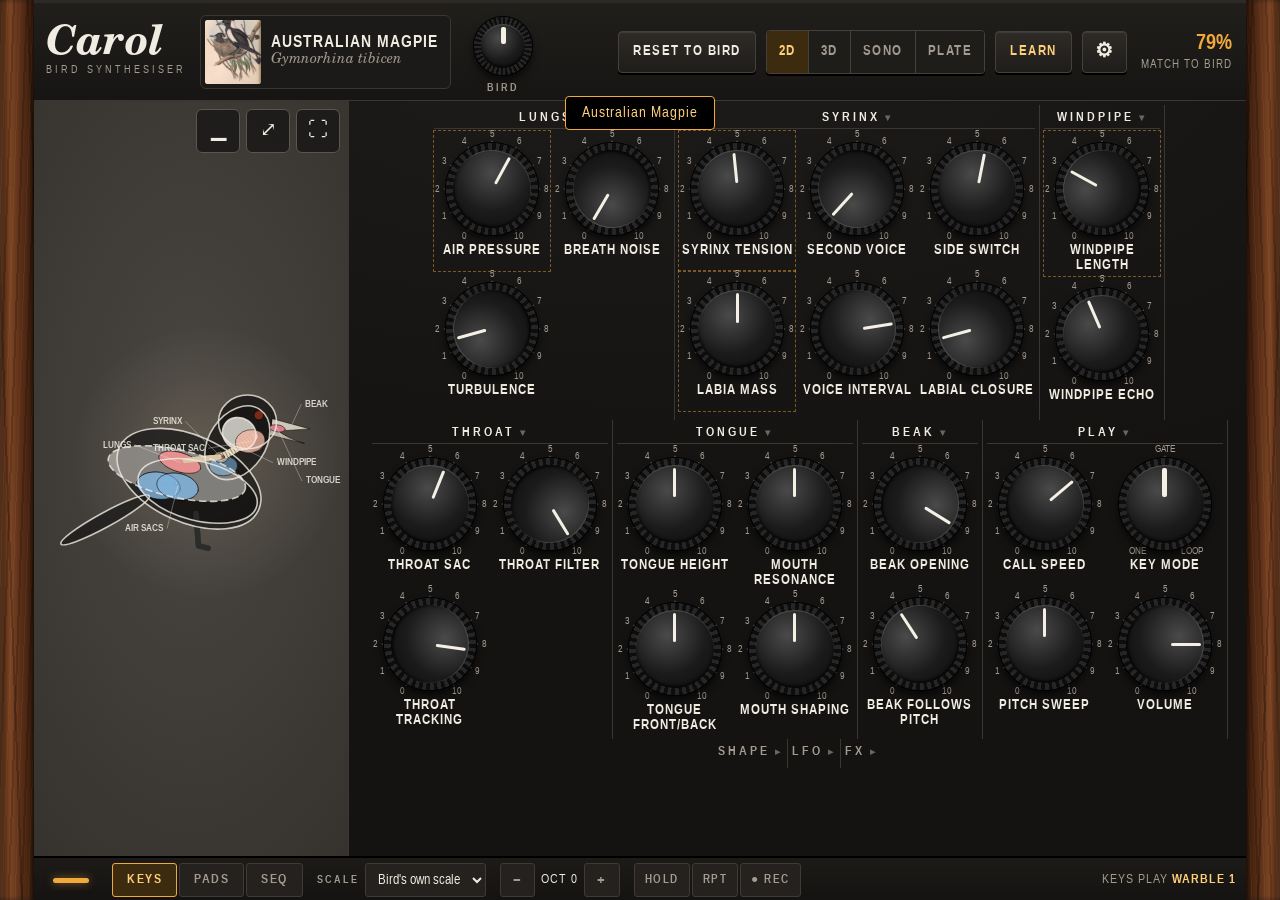
==== index.html @ 244ae167 "Carol: bird synthesiser (Rust syrinx engine, WebAssembly, web app) Co-Authored-By: Claude Opus 5.5 <" ====
<!doctype html>
<html lang="en">
<head>
<meta charset="utf-8">
<meta name="viewport" content="width=device-width, initial-scale=1, maximum-scale=1, user-scalable=no, viewport-fit=cover">
<title>Carol</title>
<meta name="description" content="Carol: a bird synthesiser that plays real bird voices with physical models of the syrinx.">
<link rel="icon" href="img/icon.svg">
<link rel="apple-touch-icon" href="img/icon-180.png">
<link rel="manifest" href="manifest.webmanifest">
<meta name="theme-color" content="#141312">
<meta name="apple-mobile-web-app-capable" content="yes">
<meta name="mobile-web-app-capable" content="yes">
<!-- not black-translucent: iOS 26.1+ blurs any page drawn under the status bar (WebKit 317153) -->
<meta name="apple-mobile-web-app-status-bar-style" content="default">
<meta name="apple-mobile-web-app-title" content="Carol">
<link rel="stylesheet" href="css/carol.css">
</head>
<body>
<div id="app">
  <div class="cheek left" aria-hidden="true"></div>
  <main class="panel">
    <header class="topbar">
      <div class="logo">Carol<small>bird synthesiser</small></div>
      <button class="bird-chip" id="birdChip" title="Browse birds">
        <img id="birdThumb" alt="">
        <span><b id="birdName">—</b><i id="birdSci"></i></span>
      </button>
      <div class="main-knob-wrap">
        <div id="mainKnob"></div>
        <label>BIRD</label>
      </div>
      <div class="top-buttons">
        <button class="rocker" id="resetBtn" title="Return every knob to the fitted bird"><span class="long">RESET TO BIRD</span><span class="short">↺</span></button>
        <div class="seg" id="viewSeg">
          <button data-view="2d" class="on">2D</button><button data-view="3d">3D</button><button data-view="sono">SONO</button><button data-view="plate">PLATE</button>
        </div>
        <button class="rocker learn" id="learnBtn" title="About this bird">LEARN</button>
        <button class="rocker gear" id="setBtn" title="Settings: MIDI, tempo, tuning, sharing" aria-label="Settings">⚙</button>
      </div>
      <div class="match" id="matchBadge" title="How close the fitted model gets to the recordings"></div>
    </header>

    <section class="work">
      <div class="view" id="view">
        <canvas id="view2d"></canvas>
        <canvas id="view3d"></canvas>
        <canvas id="sono"></canvas>
        <figure id="plate"><img id="plateImg" alt=""><figcaption id="plateCap"></figcaption></figure>
        <div class="view-hud" id="viewHud"></div>
        <div class="view-size" id="viewSize">
          <button data-size="hidden" title="Hide the bird">▁</button>
          <button data-size="big" title="Big bird: hide the knobs">⤢</button>
          <button data-size="full" title="Full screen">⛶</button>
        </div>
      </div>
      <div class="knobs" id="knobs"></div>
      <div class="kbar" id="kbar"></div>
    </section>

    <footer class="playbar" id="playbar">
      <div class="pb-head">
        <button class="pb-handle" id="pbHandle" aria-label="Show play bar"><span></span></button>
        <div class="pb-tabs" id="pbTabs">
          <button data-tab="keys" class="on">KEYS</button><button data-tab="pads">PADS</button><button data-tab="seq">SEQ</button>
        </div>
        <div class="pb-scale">
          <label>SCALE</label>
          <select id="scaleType"></select>
          <select id="scaleRoot"></select>
        </div>
        <div class="pb-oct">
          <button id="octDown">−</button><span id="octVal">OCT 0</span><button id="octUp">+</button>
        </div>
        <div class="pb-perf">
          <button id="holdBtn" title="Hold: notes keep sounding after you let go">HOLD</button><button id="rptBtn" title="Repeat: held calls retrigger in time (speed in Settings)">RPT</button><button id="recBtn" class="rec" title="Record what you play (with effects) to a WAV file">●<span class="long"> REC</span></button>
        </div>
        <div class="pb-call" id="pbCall"></div>
      </div>
      <div class="pb-body">
        <div class="keys" id="keys"></div>
        <div class="pads" id="pads"></div>
        <div class="seq" id="seq"></div>
      </div>
    </footer>
  </main>
  <div class="cheek right" aria-hidden="true"></div>
</div>

<!-- presets screen (main knob) -->
<div class="overlay" id="presets" hidden>
  <div class="ps-plate"><img id="psImg" alt=""><div class="ps-cap" id="psCap"></div></div>
  <div class="ps-side">
    <div class="ps-head"><h2>BIRDS</h2><input type="search" id="psSearch" placeholder="Search birds, families, places" autocomplete="off"><button class="x" data-close>✕</button></div>
    <div class="ps-cats" id="psCats" role="tablist"></div>
    <p class="ps-about" id="psAbout"></p>
    <ol class="ps-list" id="psList"></ol>
    <div class="ps-foot">
      <span class="hint">Turn the BIRD knob to browse (it moves on to the next collection) · tap to load</span>
      <button class="rocker" id="saveMineBtn">+ SAVE CURRENT SOUND</button>
      <button class="rocker" id="importBtn">+ IMPORT YOUR OWN</button>
    </div>
  </div>
</div>

<!-- learning layer -->
<div class="overlay learn-layer" id="learn" hidden>
  <div class="ll-sheet">
    <div class="ll-head">
      <div class="ll-tabs" id="llTabs">
        <button data-tab="overview" class="on">OVERVIEW</button><button data-tab="deep">DEEP DIVE</button><button data-tab="anatomy">ANATOMY</button><button data-tab="voice">HOW CAROL SINGS IT</button><button data-tab="sources">SOURCES</button>
      </div>
      <button class="x" data-close><span>✕</span></button>
    </div>
    <article class="ll-body" id="llBody"></article>
  </div>
</div>

<!-- import -->
<div class="overlay" id="import" hidden>
  <div class="im-sheet">
    <div class="ll-head"><h2>IMPORT YOUR OWN BIRD</h2><button class="x" data-close>✕</button></div>
    <div class="im-body">
      <p>Add one or more recordings of a single bird species. Carol finds its clearest calls, then tunes the body model until it sounds closest. Nothing leaves this device.</p>
      <label class="field">Name <input id="imName" placeholder="e.g. Backyard butcherbird"></label>
      <label class="field">Body type
        <select id="imBody"><option value="0">Songbird</option><option value="1">Non-songbird (kingfisher)</option><option value="2">Parrot</option><option value="3">Dove</option></select>
      </label>
      <label class="field">Pitch range
        <select id="imRange"><option value="250,9000">Normal (250 Hz – 9 kHz)</option><option value="150,4000">Low voice (150 Hz – 4 kHz)</option><option value="800,12000">High voice (800 Hz – 12 kHz)</option></select>
      </label>
      <label class="field">Recordings <input id="imFiles" type="file" accept="audio/*" multiple></label>
      <label class="field">Recordist / licence <input id="imCredit" placeholder="e.g. Your name, CC BY 4.0"></label>
      <div class="im-progress" id="imProgress" hidden><div class="bar"><span id="imBar"></span></div><div id="imStatus"></div></div>
      <div class="im-actions"><button class="rocker" id="imGo">FIT MY BIRD</button></div>
    </div>
  </div>
</div>

<div class="overlay viewer" id="viewer" hidden><div class="vw-box" id="vwBox"><img id="vwImg" alt=""></div><div class="vw-cap" id="vwCap"></div><button class="x" data-close>✕</button></div>
<!-- settings -->
<div class="overlay learn-layer" id="settings" hidden>
  <div class="ll-sheet">
    <div class="ll-head"><h2>SETTINGS</h2><button class="x" data-close><span>✕</span></button></div>
    <article class="ll-body st-body" id="stBody"></article>
  </div>
</div>
<div class="overlay" id="seqEdit" hidden></div>
<div class="tour" id="tour" hidden></div>
<div class="learn-bar" id="learnBar" hidden><span>MIDI LEARN: touch a knob, then move a controller</span><button class="rocker" id="learnDone">DONE</button></div>
<div class="toast" id="toast" hidden></div>
<div class="start" id="start" hidden><button class="rocker" id="startBtn">TAP TO WAKE CAROL</button></div>

<script type="module" src="js/main.js"></script>
</body>
</html>
---- css/carol.css ----
/* Carol — Minimoog-inspired panel: walnut cheeks, black panel, chunky knobs. */
@font-face { font-family: "CarolLabel"; src: url(../fonts/LiberationSansNarrow-Bold.ttf); font-weight: 700; }
@font-face { font-family: "CarolLabel"; src: url(../fonts/LiberationSansNarrow-Regular.ttf); font-weight: 400; }
@font-face { font-family: "CarolLogo"; src: url(../fonts/C059-BdIta.otf); font-weight: 700; font-style: italic; }
@font-face { font-family: "CarolText"; src: url(../fonts/C059-Italic.otf); font-style: italic; }

:root {
  --wood-a: #5a2f17; --wood-b: #7d4524; --wood-c: #3b1d0d;
  --panel: #141312; --panel-2: #1c1a18; --panel-3: #26231f;
  --line: #3b3631; --label: #f1ece2; --dim: #a39b8f; --faint: #6c665e;
  --amber: #f2a93b; --amber-2: #ffcf7a; --amber-dim: #6b4a1c;
  --blue: #74a9d8; --red: #d0573c; --green: #8fc27a;
  --paper: #efe6d2; --ink: #2b241c;
  --knob: 58px;
  --font: "CarolLabel", "Liberation Sans Narrow", "Arial Narrow", sans-serif;
  color-scheme: dark;
}
:root:not([data-theme="light"]) { }
@media (prefers-color-scheme: dark) { :root:not([data-theme="light"]) { --panel: #141312; } }
:root[data-theme="dark"] { --panel: #141312; }

* { box-sizing: border-box; }
html, body { margin: 0; height: 100%; background: #0b0a09; color: var(--label); font-family: var(--font); overflow: hidden;
  -webkit-user-select: none; user-select: none; -webkit-tap-highlight-color: transparent; -webkit-touch-callout: none; touch-action: pan-x pan-y; }
button, select, input { font-family: var(--font); color: inherit; }
button { cursor: pointer; }

#app { display: grid; grid-template-columns: 34px minmax(0, 1fr) 34px; height: 100vh; height: 100dvh; height: var(--app-h, 100dvh); }
.cheek { background:
    repeating-linear-gradient(92deg, rgba(0,0,0,.18) 0 2px, transparent 2px 7px, rgba(255,220,180,.05) 7px 8px, transparent 8px 13px),
    repeating-linear-gradient(88deg, transparent 0 21px, rgba(0,0,0,.22) 21px 23px, transparent 23px 37px),
    linear-gradient(90deg, var(--wood-c), var(--wood-b) 30%, var(--wood-a) 60%, var(--wood-c));
  box-shadow: inset -2px 0 4px rgba(0,0,0,.6), inset 2px 0 3px rgba(255,200,150,.15); }
.cheek.right { transform: scaleX(-1); }

.panel { display: grid; grid-template-rows: auto 1fr auto; min-width: 0; min-height: 0;
  background: radial-gradient(120% 80% at 50% 0%, #1e1c1a, var(--panel) 70%);
  border-top: 3px solid #2d2a26; position: relative; }

/* ---------------------------------------------------------------- top bar */
.topbar { display: flex; align-items: center; gap: 14px; padding: 6px 14px 6px 12px; min-height: 84px;
  border-bottom: 1px solid var(--line); background: linear-gradient(#211f1c, #171513); }
.logo { font-family: "CarolLogo", serif; font-style: italic; font-weight: 700; font-size: 40px; line-height: .9; letter-spacing: .5px;
  color: var(--label); display: flex; flex-direction: column; }
.logo small { font-family: var(--font); font-style: normal; font-weight: 400; font-size: 11px; letter-spacing: 3px; color: var(--dim); text-transform: uppercase; margin-top: 3px; }
.bird-chip { display: flex; align-items: center; gap: 10px; background: var(--panel-2); border: 1px solid var(--line); border-radius: 6px;
  padding: 4px 12px 4px 4px; min-width: 0; max-width: 360px; text-align: left; }
.bird-chip img { width: 56px; height: 64px; object-fit: cover; border-radius: 3px; background: var(--paper); }
.bird-chip span { display: flex; flex-direction: column; min-width: 0; }
.bird-chip { min-width: 0; overflow: hidden; }
.panel, .topbar { min-width: 0; }
.bird-chip b { font-size: 17px; letter-spacing: 1px; text-transform: uppercase; white-space: nowrap; overflow: hidden; text-overflow: ellipsis; }
.bird-chip i { font-family: "CarolText", serif; color: var(--dim); font-size: 14px; white-space: nowrap; overflow: hidden; text-overflow: ellipsis; }
.main-knob-wrap { display: flex; flex-direction: column; align-items: center; gap: 0; }
.main-knob-wrap label { font-size: 11px; letter-spacing: 2px; color: var(--dim); font-weight: 700; }
.top-buttons { display: flex; gap: 10px; align-items: center; margin-left: auto; }
.match { font-size: 12px; letter-spacing: 1px; color: var(--dim); text-align: right; line-height: 1.25; min-width: 90px; }
.match b { display: block; font-size: 22px; color: var(--amber); letter-spacing: 0; }

.rocker { background: linear-gradient(#2e2b27, #1f1d1a); border: 1px solid #45403a; border-radius: 4px; padding: 9px 14px; font-weight: 700;
  font-size: 14px; letter-spacing: 1.5px; color: var(--label); box-shadow: 0 2px 0 #000, inset 0 1px 0 rgba(255,255,255,.08); min-height: 42px; }
.rocker:active { transform: translateY(1px); box-shadow: 0 1px 0 #000; }
.rocker.learn { color: var(--amber-2); }
.rocker.on { background: linear-gradient(#5d421b, #3d2b10); border-color: var(--amber); color: var(--amber-2); }
.seg { display: flex; border: 1px solid #45403a; border-radius: 4px; overflow: hidden; box-shadow: 0 2px 0 #000; }
.seg button { background: #1f1d1a; border: 0; border-right: 1px solid #45403a; padding: 9px 12px; font-weight: 700; font-size: 14px; letter-spacing: 1.5px; min-height: 42px; color: var(--dim); }
.seg button:last-child { border-right: 0; }
.seg button.on { background: #3d2b10; color: var(--amber-2); }

/* ---------------------------------------------------------------- work area */
.work { display: grid; grid-template-columns: minmax(290px, 30%) minmax(0, 1fr); min-height: 0; min-width: 0; position: relative; }
.view { position: relative; border-right: 1px solid var(--line); background: radial-gradient(90% 75% at 50% 45%, #4a4743, #34312d); min-height: 0; overflow: hidden; }
.view canvas { position: absolute; inset: 0; width: 100%; height: 100%; display: none; touch-action: none; }
.view canvas.on { display: block; }
#plate { position: absolute; inset: 0; margin: 0; display: none; background: var(--paper); }
#plate.on { display: flex; flex-direction: column; overflow: hidden; }
#plate img { flex: 1; min-height: 0; width: 100%; object-fit: contain; }
#plate figcaption { font-family: "CarolText", serif; color: var(--ink); font-size: 13px; padding: 4px 10px 6px; text-align: center; }
.view-hud { position: absolute; left: 10px; right: 10px; bottom: 8px; font-size: 12px; letter-spacing: 1px; color: var(--dim); pointer-events: none; line-height: 1.4; }
.view-hud b { color: var(--amber-2); font-weight: 700; }
.view-hud:not(:empty) { background: rgba(20,19,18,.78); padding: 4px 8px; border-radius: 4px; width: fit-content; box-sizing: border-box; }

.knobs { display: flex; flex-wrap: wrap; align-content: flex-start; justify-content: center; gap: 0; padding: 4px 6px; overflow-y: auto; min-height: 0; }
.section { display: flex; flex-direction: column; padding: 6px 4px 4px; border-right: 1px solid var(--line); }
.section:last-child { border-right: 0; }
.section h3 { margin: 0 0 2px; font-size: 13px; letter-spacing: 3px; text-align: center; color: var(--label); font-weight: 700;
  border-bottom: 1px solid var(--line); padding-bottom: 3px; }
.section .grid { display: grid; grid-auto-flow: column; grid-template-rows: repeat(2, auto); gap: 0 4px; justify-content: center; }

/* knob */
.kn { display: flex; flex-direction: column; align-items: center; width: calc(var(--knob) + 24px); padding: 2px 0 2px; position: relative; }
.kn .dial { width: calc(var(--knob) + 26px); height: calc(var(--knob) + 20px); position: relative; touch-action: none; cursor: ns-resize; }
.kn svg.scale { position: absolute; inset: 0; width: 100%; height: 100%; overflow: visible; }
.kn svg.scale text { fill: var(--dim); font-size: 8.5px; font-family: var(--font); text-anchor: middle; dominant-baseline: middle; }
.kn svg.scale line { stroke: var(--faint); stroke-width: 1; }
.kn svg.scale .bird { fill: var(--amber); }
.kn .skirt { position: absolute; left: 50%; top: 50%; width: var(--knob); height: var(--knob); margin: calc(var(--knob) / -2) 0 0 calc(var(--knob) / -2);
  border-radius: 50%; background:
    repeating-conic-gradient(#0d0d0d 0 5deg, #262626 5deg 10deg);
  box-shadow: 0 5px 8px rgba(0,0,0,.7), 0 0 0 1px #000; }
.kn .cap { position: absolute; inset: 7px; border-radius: 50%;
  background: radial-gradient(circle at 40% 32%, #4a4a4a, #1b1b1b 55%, #0c0c0c);
  box-shadow: inset 0 1px 1px rgba(255,255,255,.18), inset 0 -2px 3px rgba(0,0,0,.8); }
.kn .cap::after { content: ""; position: absolute; left: 50%; top: 3px; width: 3px; height: 38%; margin-left: -1.5px; background: #f4f0e6; border-radius: 2px; }
.kn label { font-size: clamp(10px, calc(var(--knob) * 0.19), 14px); font-weight: 700; letter-spacing: 1px; text-align: center; line-height: 1.1; margin-top: -2px; min-height: 26px; color: var(--label); }
.kn .val { position: absolute; top: -2px; left: 50%; transform: translateX(-50%); background: #000; border: 1px solid var(--amber); color: var(--amber-2);
  font-size: 12px; padding: 1px 6px; border-radius: 3px; white-space: nowrap; opacity: 0; transition: opacity .15s; pointer-events: none; z-index: 3; }
.kn.active .val { opacity: 1; }
.kn.changed label { color: var(--amber-2); }
.kn.switch .cap::after { width: 5px; margin-left: -2.5px; }

.main-knob-wrap .kn { width: auto; }
.main-knob-wrap .kn label { display: none; }
#mainKnob { --knob: 58px; }
#mainKnob .dial { height: 70px; width: 76px; }

/* ---------------------------------------------------------------- play bar */
.playbar { border-top: 2px solid #000; background: linear-gradient(#1d1b18, #151311); transition: max-height .25s ease; max-height: 44px; overflow: hidden; }
.playbar.open { max-height: 260px; }
.pb-head { display: flex; align-items: center; gap: 14px; height: 44px; padding: 0 10px; }
.pb-handle { width: 54px; height: 32px; background: none; border: 0; display: grid; place-items: center; }
.pb-handle span { display: block; width: 36px; height: 5px; border-radius: 3px; background: var(--amber); box-shadow: 0 0 8px rgba(242,169,59,.5); }
.pb-tabs { display: flex; gap: 2px; }
.pb-tabs button, .pb-oct button { background: #24211e; border: 1px solid #3f3a34; color: var(--dim); font-weight: 700; letter-spacing: 1.5px; padding: 6px 14px; border-radius: 3px; min-height: 34px; font-size: 13px; }
.pb-tabs button.on { color: var(--amber-2); border-color: var(--amber); background: #3d2b10; }
.pb-scale { display: flex; align-items: center; gap: 6px; }
.pb-scale label { font-size: 11px; letter-spacing: 2px; color: var(--dim); font-weight: 700; }
select { background: #24211e; border: 1px solid #3f3a34; border-radius: 3px; padding: 5px 8px; font-size: 14px; min-height: 34px; }
.pb-oct { display: flex; align-items: center; gap: 6px; font-size: 13px; letter-spacing: 1px; }
.pb-oct button { padding: 4px 12px; font-size: 16px; }
.pb-call { margin-left: auto; font-size: 13px; letter-spacing: 1px; color: var(--dim); white-space: nowrap; overflow: hidden; text-overflow: ellipsis; }
.pb-call b { color: var(--amber-2); }
.pb-body { height: 214px; padding: 4px 10px 10px; }
.keys, .pads, .seq { height: 100%; display: none; }
.keys.on { display: block; position: relative; }
.pads.on { display: grid; }

.key { position: absolute; top: 0; border: 1px solid #000; border-radius: 0 0 5px 5px; touch-action: none; }
.key.w { height: 100%; background: linear-gradient(#e9e4da, #fffdf8 70%, #d9d2c4); z-index: 1; }
.key.b { height: 60%; background: linear-gradient(#2a2826, #0d0c0b); z-index: 2; box-shadow: 0 3px 4px rgba(0,0,0,.6); }
.key.out.w { background: linear-gradient(#a8a397, #bdb7aa); }
.key.out.b { background: linear-gradient(#1a1918, #090908); }
.key.out.b::after { opacity: .3; }
.key.down.w { background: linear-gradient(#f2c06a, #f7d79c); }
.key.down.b { background: linear-gradient(#8a5d1a, #5c3c0e); }
.key span { position: absolute; bottom: 6px; left: 0; right: 0; text-align: center; font-size: 11px; color: #4a443c; pointer-events: none; }
.key.b span { color: #8d857a; }
.key.home span { color: var(--red); font-weight: 700; }

.pads { grid-template-columns: repeat(auto-fill, minmax(150px, 1fr)); grid-auto-rows: minmax(0, 1fr); gap: 8px; }
.pad { position: relative; background: linear-gradient(#2c2925, #1d1b18); border: 1px solid #45403a; border-radius: 6px; padding: 6px 8px; text-align: left;
  display: flex; flex-direction: column; justify-content: space-between; touch-action: none; overflow: hidden; min-height: 0; }
.pad.sel { border-color: var(--amber); }
.pad.hit { background: linear-gradient(#5d421b, #3d2b10); }
.pad b { font-size: 14px; letter-spacing: 1px; text-transform: uppercase; }
.pad small { font-size: 11px; color: var(--dim); letter-spacing: .5px; }
.pad canvas { width: 100%; height: 36px; display: block; }

/* ---------------------------------------------------------------- overlays */
.overlay { position: fixed; inset: 0; z-index: 20; background: rgba(8,7,6,.86); display: flex; }
.overlay[hidden] { display: none; }
.x { background: none; border: 1px solid var(--line); color: var(--label); border-radius: 4px; width: 42px; height: 42px; font-size: 18px; }

#presets { padding: 18px 34px; gap: 18px; }
.ps-plate { flex: 0 0 38%; background: var(--paper); border-radius: 4px; display: flex; flex-direction: column; overflow: hidden; box-shadow: 0 10px 30px #000; }
.ps-plate img { flex: 1; min-height: 0; width: 100%; object-fit: contain; }
.ps-cap { color: var(--ink); font-family: "CarolText", serif; font-size: 14px; padding: 6px 12px 8px; text-align: center; }
.ps-side { flex: 1; display: flex; flex-direction: column; min-width: 0; min-height: 0; background: var(--panel); border: 1px solid var(--line); border-radius: 4px; padding: 12px 14px; }
.ps-head { display: flex; align-items: center; justify-content: space-between; }
.ps-head h2, .ll-head h2 { margin: 0; letter-spacing: 4px; font-size: 20px; }
.ps-filters { display: none !important; flex-wrap: wrap; gap: 6px; margin: 10px 0; }
.chip { background: #24211e; border: 1px solid #3f3a34; color: var(--dim); border-radius: 14px; padding: 5px 12px; font-size: 13px; letter-spacing: .5px; min-height: 32px; }
.chip.on { color: var(--amber-2); border-color: var(--amber); background: #3d2b10; }
.ps-list { list-style: none; margin: 0; padding: 0; overflow-y: auto; flex: 1; min-height: 0; -webkit-overflow-scrolling: touch; overscroll-behavior: contain; touch-action: pan-y; }
.ps-cats { display: flex; gap: 8px; margin: 10px 0 4px; overflow-x: auto; flex: 0 0 auto; scrollbar-width: none; touch-action: pan-x; }
.ps-cats::-webkit-scrollbar { display: none; }
.ps-cat { flex: 0 0 auto; display: flex; flex-direction: column; align-items: flex-start; gap: 2px; text-align: left; padding: 8px 14px; border-radius: 4px; border: 1px solid var(--line); background: #1a1816; color: var(--dim); cursor: pointer; font: inherit; max-width: 70%; }
.ps-cat b { font-size: 14px; letter-spacing: 2px; text-transform: uppercase; white-space: nowrap; }
.ps-cat small { font-size: 11px; letter-spacing: .5px; color: var(--faint); white-space: nowrap; overflow: hidden; text-overflow: ellipsis; max-width: 100%; }
.ps-cat.on { border-color: var(--amber); color: var(--amber); background: #2b2116; }
.ps-about { margin: 4px 2px 8px; font-family: "CarolText", serif; font-size: 14px; color: var(--dim); line-height: 1.35; flex: 0 0 auto; }
.ps-list li { display: grid; grid-template-columns: 1fr auto; gap: 2px 10px; padding: 9px 12px; border-radius: 4px; border: 1px solid transparent; cursor: pointer; }
.ps-list li.hi { background: #2b2116; border-color: var(--amber); }
.ps-list li.cur b::after { content: " ●"; color: var(--amber); font-size: 12px; }
.ps-list b { font-size: 19px; letter-spacing: 1px; text-transform: uppercase; min-width: 0; overflow-wrap: anywhere; line-height: 1.2; }
.ps-list i { font-family: "CarolText", serif; color: var(--dim); min-width: 0; overflow-wrap: anywhere; line-height: 1.3; }
.ps-list .tags { grid-column: 1 / -1; font-size: 12px; color: var(--faint); letter-spacing: .5px; }
.ps-list .m { color: var(--amber); font-size: 15px; align-self: center; grid-row: 1 / 3; grid-column: 2; text-align: right; }
.ps-foot { display: flex; justify-content: space-between; align-items: center; padding-top: 8px; gap: 10px; }
.hint { font-size: 12px; color: var(--faint); letter-spacing: 1px; }

.learn-layer { justify-content: flex-end; background: rgba(8,7,6,.55); }
.ll-sheet { width: min(760px, 100%); height: 100%; background: var(--paper); color: var(--ink); display: flex; flex-direction: column; box-shadow: -10px 0 30px #000; }
.ll-head { display: flex; align-items: center; justify-content: space-between; gap: 10px; padding: 10px 14px; border-bottom: 1px solid #c9bea6; }
.learn-layer .x { color: var(--ink); border-color: #b7aa8f; }
.ll-tabs { display: flex; gap: 4px; flex-wrap: wrap; }
.ll-tabs button { background: none; border: 1px solid #b7aa8f; color: #5b5040; font-weight: 700; letter-spacing: 1.5px; font-size: 13px; padding: 7px 12px; border-radius: 3px; min-height: 36px; }
.ll-tabs button.on { background: var(--ink); color: var(--paper); border-color: var(--ink); }
.ll-body { flex: 1; overflow-y: auto; padding: 16px 26px 30px; font-family: Georgia, "DejaVu Serif", serif; font-size: 17px; line-height: 1.55; -webkit-user-select: text; user-select: text; }
.ll-body h1 { font-family: "CarolLogo", serif; font-style: italic; font-size: 32px; margin: 4px 0 0; }
.ll-body .sci { font-style: italic; color: #6b604f; margin: 0 0 12px; }
.ll-body h2 { font-family: var(--font); letter-spacing: 3px; font-size: 14px; color: #6b604f; margin: 20px 0 4px; text-transform: uppercase; }
.ll-body .lede { font-size: 19px; }
.ll-body .plate-small { float: right; width: 38%; margin: 0 0 10px 16px; border: 1px solid #c9bea6; }
.ll-body a { color: #7a3d12; }
.ll-body table { border-collapse: collapse; width: 100%; font-size: 14px; font-family: var(--font); }
.ll-body td, .ll-body th { border-bottom: 1px solid #d6ccb6; padding: 5px 6px; text-align: left; vertical-align: top; }
.ll-body .score { display: flex; gap: 18px; flex-wrap: wrap; font-family: var(--font); }
.ll-body .score div { border: 1px solid #c9bea6; border-radius: 4px; padding: 6px 12px; }
.ll-body .score b { display: block; font-size: 24px; }
.ll-body .names li { margin-bottom: 4px; }

.im-sheet { margin: auto; width: min(640px, 94vw); max-height: 94vh; overflow-y: auto; background: var(--panel); border: 1px solid var(--line); border-radius: 6px; }
.im-body { padding: 12px 18px 18px; font-size: 16px; }
.im-body p { color: var(--dim); line-height: 1.4; margin-top: 0; }
.field { display: flex; flex-direction: column; gap: 4px; margin: 10px 0; font-size: 13px; letter-spacing: 1px; color: var(--dim); }
.field input { background: #24211e; border: 1px solid #3f3a34; border-radius: 3px; padding: 8px; font-size: 15px; color: var(--label); }
.im-progress .bar { height: 10px; background: #24211e; border-radius: 5px; overflow: hidden; border: 1px solid #3f3a34; }
.im-progress .bar span { display: block; height: 100%; width: 0; background: var(--amber); transition: width .3s; }
.im-progress div:last-child { margin-top: 6px; color: var(--dim); font-size: 14px; }
.im-actions { display: flex; justify-content: flex-end; margin-top: 10px; }

.toast { position: fixed; left: 50%; top: 96px; transform: translateX(-50%); background: #000; border: 1px solid var(--amber); color: var(--amber-2);
  padding: 8px 16px; border-radius: 4px; z-index: 40; font-size: 15px; letter-spacing: 1px; pointer-events: none; }
.start { position: fixed; inset: 0; z-index: 50; display: grid; place-items: center; background: rgba(0,0,0,.7); }
.start[hidden] { display: none; }

/* ---------------------------------------------------------------- small screens */
@media (max-width: 900px) {
  #app { grid-template-columns: 5px minmax(0, 1fr) 5px; }
  .topbar { flex-wrap: nowrap; min-height: 0; gap: 6px; padding: max(6px, env(safe-area-inset-top)) 6px 6px; }
  .logo { font-size: 25px; }
  .logo small { display: none; }
  .bird-chip { max-width: none; flex: 1; min-width: 0; padding: 3px 8px 3px 3px; gap: 7px; }
  .bird-chip img { width: 34px; height: 40px; }
  .bird-chip b { font-size: 14px; }
  .bird-chip i { font-size: 12px; }
  .main-knob-wrap, .match { display: none; }
  .top-buttons { margin-left: 0; gap: 5px; }
  .rocker { padding: 5px 8px; font-size: 12px; letter-spacing: 1px; min-height: 38px; }
  #resetBtn .long { display: none; }
  #resetBtn .short { display: inline; font-size: 18px; }
  .view #viewSeg { position: absolute; top: 8px; left: 8px; z-index: 5; }
  .seg button { padding: 6px 9px; font-size: 12px; min-height: 36px; }
  .view-size { top: auto; bottom: 8px; }
  .view-hud { right: 162px; }
  .view-size button { width: 38px; height: 38px; font-size: 17px; }
  .work { grid-template-columns: minmax(0, 1fr) !important; grid-template-rows: 30vh 1fr; }
  .view { border-right: 0; border-bottom: 1px solid var(--line); }
  .knobs { justify-content: center; padding-bottom: 8px; }
  .playbar { max-height: calc(46px + env(safe-area-inset-bottom)); padding-bottom: env(safe-area-inset-bottom); }
  .playbar.open { max-height: calc(52vh + env(safe-area-inset-bottom)); }
  .pb-head { flex-wrap: wrap; height: auto; padding: 4px 6px; gap: 6px 8px; }
  .pb-handle { width: 40px; height: 36px; }
  .pb-tabs { flex: 1; }
  .pb-scale label, .pb-call { display: none; }
  .pb-scale select#scaleType { max-width: 160px; }
  .pb-body { height: calc(52vh - 96px); padding: 4px 6px 8px; }
  .pads { grid-template-columns: repeat(2, 1fr); overflow-y: auto; grid-auto-rows: 92px; }
  #presets { flex-direction: column; padding: max(10px, env(safe-area-inset-top)) 10px 10px; }
  .ps-plate { flex: 0 0 26%; }
  .ps-cat { flex: 1 1 0; min-width: 0; max-width: none; padding: 7px 10px; }
  .ps-cat b { font-size: 12px; letter-spacing: 1px; white-space: normal; }
  .ps-about, .ps-foot .hint { display: none; }
  .ps-list b { font-size: 17px; }
  .ps-list i { font-size: 14px; }
  .ll-body { padding: 12px 16px 30px; font-size: 16px; }
  /* playing and tweaking together: the bird shrinks to a strip, knobs go five across */
  body.pb-open:not([data-viewsize]) .work, body.pb-open[data-viewsize=""] .work { grid-template-rows: 15vh 1fr; }
  body.pb-open .view-hud { display: none; }
  /* big bird: the bird takes all the space the knobs had; with the keyboard open it's half and half */
  body[data-viewsize="big"] .work { grid-template-rows: 1fr !important; }
  body[data-viewsize="big"] .playbar.open { max-height: calc(var(--app-h, 100vh) * 0.5 + env(safe-area-inset-bottom)); }
  body[data-viewsize="big"].pb-open .pb-body { height: calc(var(--app-h, 100vh) * 0.5 - 100px); }
  .playbar.open { max-height: calc(42vh + env(safe-area-inset-bottom)); }
  .pb-body { height: calc(42vh - 96px); }
  /* the open play bar is a column: whatever the header takes, the keys/pads get the rest and scroll */
  .playbar { display: flex; flex-direction: column; }
  .playbar.open { height: calc(42vh + env(safe-area-inset-bottom)); }
  body[data-viewsize="big"] .playbar.open { height: calc(var(--app-h, 100vh) * 0.5 + env(safe-area-inset-bottom)); }
  .pb-head { flex: 0 0 auto; }
  .pb-body, body[data-viewsize="big"].pb-open .pb-body { flex: 1 1 auto; min-height: 0; height: auto; }
  .pads { overflow-y: auto; -webkit-overflow-scrolling: touch; overscroll-behavior: contain; touch-action: pan-y; }
}

/* bird panel sizes: normal / big (knobs hidden) / full screen */
.view-size { position: absolute; top: 8px; right: 8px; display: flex; gap: 6px; z-index: 5; }
.view-size button { width: 44px; height: 44px; border-radius: 6px; border: 1px solid #5a554e; background: rgba(20,19,18,.75); color: var(--label); font-size: 20px; line-height: 1; }
.view-size button.on { border-color: var(--amber); color: var(--amber-2); }
body[data-viewsize="big"] .knobs { display: none; }
body[data-viewsize="big"] .work { grid-template-columns: 1fr !important; }
body[data-viewsize="big"] .view { border-right: 0; }
body[data-viewsize="full"] .view { position: fixed; inset: 0; z-index: 15; border: 0; }

@media (min-width: 901px) { #resetBtn .short { display: none; } }

/* bird menu shows only the birds for now */
#importBtn, .ps-list .tags { display: none; }

/* collapsible knob sections: tap the title */
.section h3 { cursor: pointer; }
.section h3::after { content: " ▾"; color: var(--faint); font-size: 10px; }
.section.collapsed h3::after { content: " ▸"; }
.section.collapsed .grid { display: none; }
.section.collapsed h3 { border-bottom: 0; color: var(--dim); }
/* bird view folded to a strip */
body[data-viewsize="hidden"] .work { grid-template-columns: 46px 1fr !important; }
body[data-viewsize="hidden"] .view > canvas, body[data-viewsize="hidden"] #plate, body[data-viewsize="hidden"] .view-hud, body[data-viewsize="hidden"] .view #viewSeg { display: none !important; }
body[data-viewsize="hidden"] .view-size { flex-direction: column; top: 8px; right: 3px; bottom: auto; }
body[data-viewsize="hidden"] .view-size button:not(.on) { display: none; }
@media (max-width: 900px) {
  body[data-viewsize="hidden"] .work { grid-template-columns: 1fr !important; grid-template-rows: 46px 1fr !important; }
  body[data-viewsize="hidden"] .view-size { top: 4px; right: 6px; }
  .section.collapsed { padding: 2px; }
}

/* anatomy figures in the learning layer */
.ll-body .fig { margin: 14px 0 22px; }
.ll-body .fig img { display: block; max-width: 100%; max-height: 52vh; margin: 0 auto 8px; background: #fff; border: 1px solid #c9bea6; border-radius: 3px; cursor: zoom-in; }
.ll-body .fig figcaption { font-size: 15px; line-height: 1.45; }
.ll-body .fig .legend { display: block; font-family: var(--font); font-size: 13px; color: #4e4535; margin: 4px 0; white-space: pre-line; }
.viewer { z-index: 30; background: rgba(8,7,6,.96); flex-direction: column; }
.viewer .vw-box { flex: 1; min-height: 0; display: flex; align-items: center; justify-content: center; overflow: hidden; }
.viewer .vw-box img { max-width: 96%; max-height: 96%; background: #fff; }
.viewer .vw-cap { color: var(--dim); font-size: 13px; padding: 8px 14px calc(10px + env(safe-area-inset-bottom)); text-align: center; }
.viewer .x { position: absolute; top: max(10px, env(safe-area-inset-top)); right: 10px; background: rgba(0,0,0,.6); }

/* overlays clear the status bar / Dynamic Island in the home-screen app */
.ll-head { padding-top: max(10px, env(safe-area-inset-top)); }
.im-sheet { margin-top: max(10px, env(safe-area-inset-top)); }
@media (max-width: 900px) {
  .ll-head { flex-direction: column-reverse; align-items: stretch; gap: 8px; }
  .learn-layer .x { width: auto; height: 40px; padding: 0 14px; align-self: flex-start; font-family: var(--font); font-size: 15px; font-weight: 700; letter-spacing: 1.5px; }
  .learn-layer .x::before { content: "‹ BACK TO CAROL"; }
  .learn-layer .x span { display: none; }
  .ll-tabs button { padding: 6px 9px; font-size: 12px; }
}

/* iOS: no page bounce, no auto-zoom, edge to edge */
html { -webkit-text-size-adjust: 100%; text-size-adjust: 100%; background: #141312; }
html, body { position: fixed; top: 0; left: 0; right: 0; width: 100%; height: var(--app-h, 100%); overscroll-behavior: none; }
body { background: #141312; }
@media (max-width: 900px) {
  select, input, textarea { font-size: 16px !important; }
  #app { padding-bottom: 0; }
  .view-size { top: auto; bottom: 8px; right: 8px; }
  body[data-viewsize="hidden"] .view-size { top: 4px; bottom: auto; }
}

/* phones: one section per row, knobs four (five with the keyboard open) across */
@media (max-width: 600px) {
  .section { border-right: 0; border-bottom: 1px solid var(--line); width: 100%; padding: 4px 2px; }
  .section .grid { grid-auto-flow: row; grid-template-rows: none !important; grid-template-columns: repeat(4, 1fr); justify-items: center; }
  body.pb-open .section .grid { grid-template-columns: repeat(5, 1fr); }
  body.pb-open .section h3 { font-size: 11px; margin-bottom: 0; }
}
/* tablets in portrait: bird on top, sections side by side and wrapping */
@media (min-width: 601px) and (max-width: 900px) {
  .work { grid-template-rows: 36% 1fr; }
  body.pb-open:not([data-viewsize="big"]) .work { grid-template-rows: 24% 1fr; }
  .knobs { align-content: flex-start; overflow-y: auto; }
  .section { padding: 6px 4px 4px; }
  .main-knob-wrap { display: flex; }
  .main-knob-wrap .kn { --knob: 44px; }
  #mainKnob .dial { height: 56px; width: 60px; }
  .main-knob-wrap label { font-size: 9px; }
  .match { display: block; min-width: 0; }
}

/* iOS 26 home-screen bug (WebKit 301108): a document shorter than the screen gets a viewport cut short by
   the status bar, leaving a dead band at the bottom. In standalone mode make the document screen-tall. */
html.standalone { position: static; height: auto; min-height: min(calc(100% + env(safe-area-inset-top)), 100lvh); overflow: hidden; }

/* tap the bird panel to hide / show its floating buttons */
.view #viewSeg, .view .view-size { transition: opacity .2s; }
.view.bare #viewSeg, .view.bare .view-size { opacity: 0; pointer-events: none; }
.view.bare .view-hud { right: 10px; }

/* full-screen bird: keep the part description clear of the home bar; on an upright phone put it just under the bird */
body[data-viewsize="full"] .view-hud { bottom: calc(14px + env(safe-area-inset-bottom)); left: 14px; right: 14px; font-size: 14px; }
@media (max-width: 900px) and (orientation: portrait) {
  body[data-viewsize="full"] .view-hud { bottom: auto; top: min(calc(50% + 36vw), calc(100% - 120px - env(safe-area-inset-bottom))); left: 16px; right: 16px; margin: 0 auto; }
  body[data-viewsize="full"] .view-size { bottom: calc(10px + env(safe-area-inset-bottom)); }
}

/* ---------------------------------------------------------------- performance buttons (play bar) */
.pb-perf { display: flex; gap: 2px; }
.pb-perf button { background: #24211e; border: 1px solid #3f3a34; color: var(--dim); font-weight: 700; letter-spacing: 1.5px; padding: 6px 10px; border-radius: 3px; min-height: 34px; font-size: 12px; }
.pb-perf button.on { color: var(--amber-2); border-color: var(--amber); background: #3d2b10; }
.rocker.gear { font-size: 20px; padding: 4px 12px; line-height: 1; }

/* ---------------------------------------------------------------- sequencer */
.seq.on { display: flex; flex-direction: column; gap: 6px; overflow: hidden; }
.sq-top { display: flex; flex-wrap: wrap; align-items: center; gap: 6px 10px; flex: 0 0 auto; }
.sq-top button, .sq-top select { background: #24211e; border: 1px solid #3f3a34; color: var(--label); font-weight: 700; letter-spacing: 1px; padding: 4px 10px; border-radius: 3px; min-height: 32px; font-size: 13px; font-family: inherit; }
.sq-top select { font-size: 16px; font-weight: 400; }
.sq-play { min-width: 92px; }
.sq-play.on { color: var(--amber-2); border-color: var(--amber); background: #3d2b10; }
.sq-tempo { display: inline-flex; align-items: center; gap: 4px; }
.sq-bpm { min-width: 44px; text-align: center; font-size: 17px; color: var(--amber-2); }
.sq-swing { font-size: 12px; letter-spacing: 1px; color: var(--dim); display: inline-flex; align-items: center; gap: 4px; }
.sq-pats { display: inline-flex; gap: 2px; }
.sq-pats button.on { color: var(--amber-2); border-color: var(--amber); background: #3d2b10; }
.sq-sync { color: var(--amber); letter-spacing: 1px; font-size: 11px; }
.sq-grid { flex: 1; min-height: 0; overflow-y: auto; display: flex; flex-direction: column; gap: 4px; -webkit-overflow-scrolling: touch; overscroll-behavior: contain; touch-action: pan-y; }
.sq-row { display: grid; grid-template-columns: minmax(110px, 190px) repeat(16, minmax(14px, 1fr)); gap: 3px; min-height: 34px; flex: 1 0 34px; max-height: 64px; }
.sq-head { display: flex; align-items: center; gap: 6px; background: #1d1b18; border: 1px solid #3f3a34; border-radius: 3px; color: var(--label); padding: 2px 6px 2px 2px; text-align: left; min-width: 0; font-family: inherit; }
.sq-head img, .sq-head i { width: 26px; height: 30px; object-fit: cover; border-radius: 2px; background: var(--paper); flex: 0 0 auto; }
.sq-head span { display: flex; flex-direction: column; min-width: 0; }
.sq-head b { font-size: 12px; letter-spacing: .5px; text-transform: uppercase; white-space: nowrap; overflow: hidden; text-overflow: ellipsis; }
.sq-head small { font-size: 11px; color: var(--dim); white-space: nowrap; overflow: hidden; text-overflow: ellipsis; }
.sq-cell { background: #24211e; border: 1px solid #34302b; border-radius: 3px; padding: 0; min-width: 0; touch-action: manipulation; }
.sq-cell.beat { background: #2c2824; }
.sq-cell.soft { background: #7a5520; border-color: #a8772e; }
.sq-cell.on { background: var(--amber); border-color: var(--amber-2); }
.sq-cell.now { box-shadow: inset 0 0 0 2px #fff6; }
.sq-add { align-self: flex-start; background: none; border: 1px dashed #4a443c; color: var(--dim); border-radius: 3px; padding: 6px 14px; letter-spacing: 1px; font-size: 12px; font-family: inherit; }
#seqEdit { align-items: center; justify-content: center; background: rgba(8,7,6,.6); }
.se-sheet { width: min(460px, 94vw); background: var(--panel); border: 1px solid var(--line); border-radius: 6px; padding: 0 16px 14px; }
.se-sheet .ll-head { padding: 10px 0; border-bottom: 1px solid var(--line); }
.se-sheet .field select { background: #24211e; border: 1px solid #3f3a34; color: var(--label); padding: 8px; border-radius: 3px; font-size: 16px; }
.se-tr { display: inline-flex; gap: 4px; align-items: center; }
.se-tr button { background: #24211e; border: 1px solid #3f3a34; color: var(--label); border-radius: 3px; padding: 6px 10px; font-family: inherit; }
.se-tr b { min-width: 34px; text-align: center; color: var(--amber-2); font-size: 16px; }
.se-sheet .im-actions { gap: 6px; flex-wrap: wrap; }
@media (max-width: 600px) {
  .sq-row { grid-template-columns: 74px repeat(16, minmax(12px, 1fr)); gap: 2px; }
  .sq-head img, .sq-head i { display: none; }
  .sq-head b { font-size: 10px; } .sq-head small { font-size: 9px; }
  .sq-top { gap: 4px 6px; } .sq-swing { display: none; }
  .pb-perf button { padding: 6px 8px; }
}

/* ---------------------------------------------------------------- settings */
.st-body .field select { background: #fffaf0; border: 1px solid #c9bea6; color: var(--ink); padding: 8px; border-radius: 3px; font-size: 16px; font-family: var(--font); }
.st-body .field { color: #6b604f; font-family: var(--font); }
.st-body .rocker { color: var(--ink); background: #efe6d2; border-color: #b7aa8f; }
.st-body .check { display: flex; gap: 8px; align-items: center; margin: 8px 0; font-family: var(--font); font-size: 15px; }
.st-body .check input { width: 20px; height: 20px; }
.st-note { color: #7a6e5c; font-size: 14px; }
.st-list { list-style: none; padding: 0; font-family: var(--font); }
.st-list li { display: flex; justify-content: space-between; align-items: center; border-bottom: 1px solid #d6ccb6; padding: 4px 0; }
.st-list .x { width: 32px; height: 32px; font-size: 14px; }

/* MIDI learn mode */
.learn-bar { position: fixed; left: 50%; top: calc(8px + env(safe-area-inset-top)); transform: translateX(-50%); z-index: 60; display: flex; gap: 12px; align-items: center; background: #000; border: 1px solid var(--amber); color: var(--amber-2); padding: 6px 8px 6px 14px; border-radius: 6px; letter-spacing: 1px; font-size: 13px; max-width: 94vw; }
body.learning .kn { outline: 1px dashed rgba(242,169,59,.5); }
body.learning .kn.learn-target { outline: 2px solid var(--amber); }

/* guided tour */
.tour { position: fixed; left: 50%; bottom: calc(60px + env(safe-area-inset-bottom)); transform: translateX(-50%); z-index: 40; width: min(620px, 94vw); }
.tr-card { background: #0d0c0b; border: 1px solid var(--amber); border-radius: 8px; padding: 10px 14px 10px; box-shadow: 0 10px 30px #000; }
.tr-card p { margin: 4px 0 10px; font-family: Georgia, "DejaVu Serif", serif; font-size: 16px; line-height: 1.45; color: var(--label); }
.tr-card p b { color: var(--amber-2); }
.tr-n { font-size: 11px; letter-spacing: 2px; color: var(--dim); }
.tr-btns { display: flex; gap: 6px; flex-wrap: wrap; align-items: center; }
.tr-btns .x { margin-left: auto; width: 36px; height: 36px; }
.tr-btns .rocker[disabled] { opacity: .35; }

/* A/B in Learn */
.ab { display: inline-flex; gap: 4px; }
.ab button { font-family: var(--font); font-size: 12px; letter-spacing: 1px; border: 1px solid #b7aa8f; background: #efe6d2; color: var(--ink); border-radius: 3px; padding: 3px 8px; }
.ab button.real { background: #e9dcc0; }
.tour-cta { font-family: var(--font); letter-spacing: 2px; font-size: 14px; border: 1px solid #7a3d12; color: #7a3d12; background: #f6ecd6; padding: 8px 14px; border-radius: 4px; }
.ps-list li { position: relative; }
.ps-del { position: absolute; right: 48px; top: 50%; transform: translateY(-50%); width: 32px; height: 32px; font-size: 13px; }
.learn-bar[hidden], .tour[hidden] { display: none; }
@media (max-width: 600px) { body.pb-seq .pb-scale, body.pb-seq .pb-perf { display: none; } }
/* bird menu: search, favourites */
.ps-head { gap: 10px; }
#psSearch { flex: 1; min-width: 0; max-width: 360px; background: #24211e; border: 1px solid #3f3a34; border-radius: 4px; color: var(--label); padding: 8px 10px; font-size: 16px; font-family: inherit; }
.ps-list li { padding-right: 52px; }
.ps-list li.has-del { padding-right: 92px; }
.ps-fav { position: absolute; right: 8px; top: 50%; transform: translateY(-50%); background: none; border: 0; color: var(--dim); font-size: 20px; width: 36px; height: 36px; }
.ps-fav.on { color: var(--amber); }
.ps-del { right: 48px; }
.ps-list .m { margin-right: 0; }
.pb-perf button.rec.on { color: #fff; border-color: #d33; background: #6b1414; }
@media (max-width: 600px) { .ps-head h2 { display: none; } }
@media (max-width: 600px) {
  /* play bar header: tabs and HOLD / RPT / REC on one row, scale and octave on the next */
  .pb-tabs { order: 1; flex: 0 1 auto; } .pb-tabs button { padding: 6px 9px; letter-spacing: 1px; }
  .pb-perf { order: 2; margin-left: auto; } .pb-perf button { padding: 6px 7px; letter-spacing: .5px; }
  .pb-perf .rec .long { display: none; }
  .pb-scale { order: 3; } .pb-oct { order: 4; }
}

/* ---------------------------------------------------------------- big-knob strip (the Pi, phones on their side) */
.kbar { display: none; }
body.kbar-on .kbar { display: flex; position: absolute; z-index: 4; gap: 4px; overflow-x: auto; padding: 5px 8px 4px; scrollbar-width: none;
  background: linear-gradient(#1b1916, #1b1916 80%, rgba(27,25,22,0)); touch-action: pan-x; }
.kbar::-webkit-scrollbar { display: none; }
.kbar button { flex: 0 0 auto; background: #24211e; border: 1px solid #3f3a34; color: var(--dim); font-weight: 700; letter-spacing: 1.5px;
  padding: 4px 10px; border-radius: 3px; min-height: 30px; font-size: 12px; font-family: inherit; }
.kbar button.on { color: var(--amber-2); border-color: var(--amber); background: #3d2b10; }
.kbar .kb-mode { margin-left: auto; color: var(--label); position: sticky; right: 0; box-shadow: -10px 0 10px #1b1916; }
body.kbar-on .knobs { padding-top: 40px; }
body.kstrip .knobs { flex-wrap: nowrap; overflow-x: auto; overflow-y: hidden; align-content: stretch; justify-content: flex-start;
  overscroll-behavior-x: contain; will-change: scroll-position; -webkit-overflow-scrolling: touch; }
body.kstrip .section { flex: 0 0 auto; }
body.kstrip .section:last-child { padding-right: 24px; }
body.kstrip .kn .dial { touch-action: pan-x; }   /* swipe sideways to scroll, drag up/down to turn */

/* a phone on its side: the bird beside the knobs, like the Pi (not on top of them) */
@media (max-width: 950px) and (orientation: landscape) and (max-height: 520px) {
  #app { padding-left: env(safe-area-inset-left); padding-right: env(safe-area-inset-right); }
  .work { grid-template-columns: 30% minmax(0, 1fr) !important; grid-template-rows: minmax(0, 1fr) !important; }
  .view { border-right: 1px solid var(--line); border-bottom: 0; }
  .topbar { min-height: 0; padding-top: 4px; padding-bottom: 4px; }
  .bird-chip img { width: 30px; height: 34px; }
  .view #viewSeg { top: 4px; left: 4px; } .seg button { padding: 4px 7px; min-height: 30px; font-size: 11px; }
  .view-size button { width: 32px; height: 32px; font-size: 15px; }
  .section { border-bottom: 0; width: auto; }
  .section .grid { grid-auto-flow: column; grid-template-columns: none; }
}
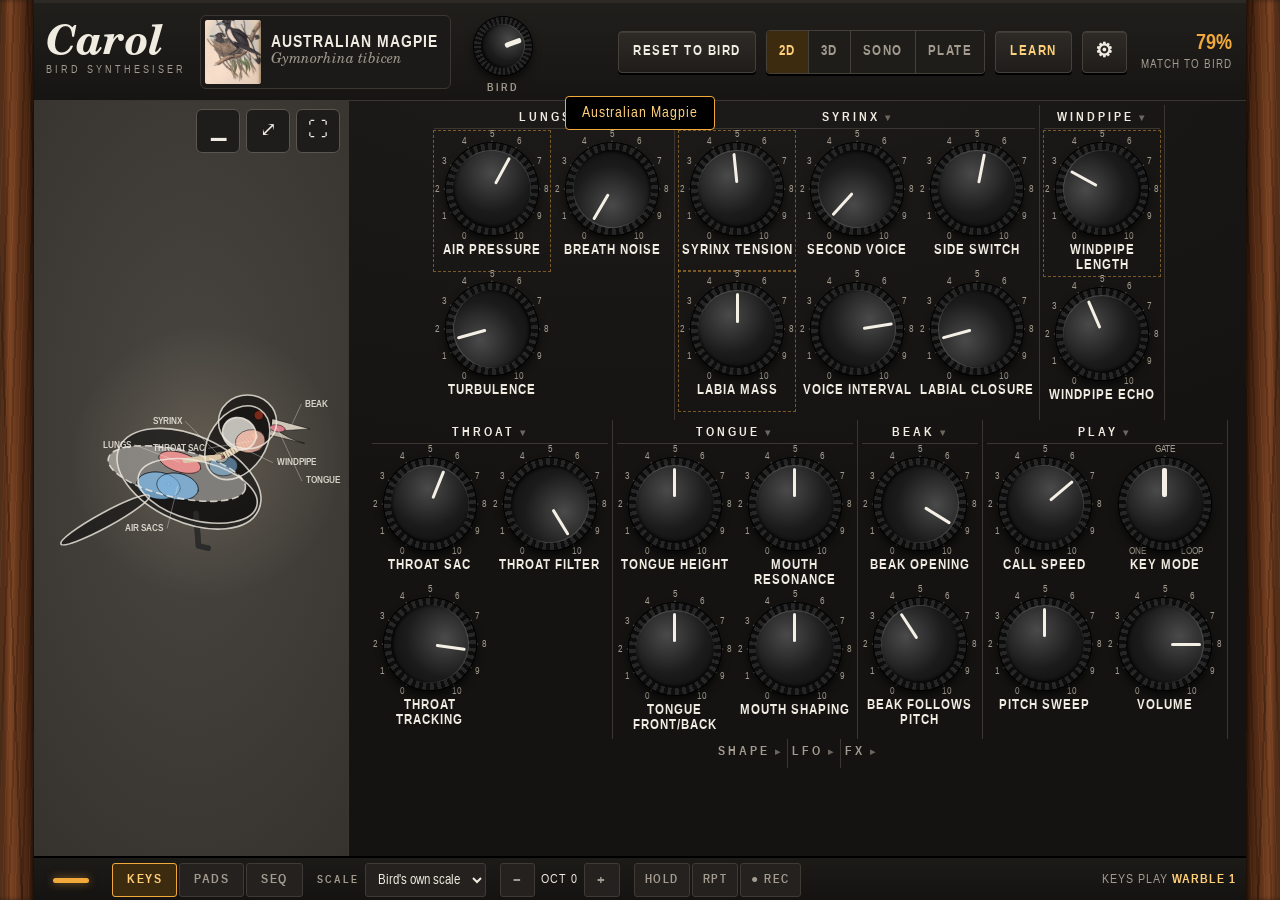
==== commit c16a6c0a: "Plate gallery: flip between plates, preferred artist, your own picture Co-Authored-By: Claude Opus 5" ====
--- a/index.html
+++ b/index.html
@@ -46,7 +46,10 @@
         <canvas id="view2d"></canvas>
         <canvas id="view3d"></canvas>
         <canvas id="sono"></canvas>
-        <figure id="plate"><img id="plateImg" alt=""><figcaption id="plateCap"></figcaption></figure>
+        <figure id="plate"><img id="plateImg" alt=""><figcaption id="plateCap"></figcaption>
+          <div class="pl-nav"><button id="plPrev" aria-label="Previous plate">‹</button><span id="plWho"></span><span class="pl-dots" id="plDots"></span><button id="plNext" aria-label="Next plate">›</button><button id="plMine" class="pl-mine">+ MY PICTURE</button></div>
+          <input type="file" id="plFile" accept="image/*" hidden>
+        </figure>
         <div class="view-hud" id="viewHud"></div>
         <div class="view-size" id="viewSize">
           <button data-size="hidden" title="Hide the bird">▁</button>
--- a/css/carol.css
+++ b/css/carol.css
@@ -513,3 +513,19 @@
   .section { border-bottom: 0; width: auto; }
   .section .grid { grid-auto-flow: column; grid-template-columns: none; }
 }
+/* bird menu: family headings */
+.ps-list li.fam { display: flex; gap: 8px; align-items: baseline; padding: 10px 12px 2px; cursor: default; border: 0; background: none; }
+.ps-list li.fam span { font-size: 11px; letter-spacing: 2px; text-transform: uppercase; color: var(--amber); }
+.ps-list li.fam i { font-size: 12px; color: var(--faint); }
+/* plate gallery: flip between each bird's plates (and your own picture) */
+.pl-nav { display: flex; align-items: center; justify-content: center; gap: 8px; padding: 2px 8px 6px; font-family: var(--font); color: #6b604f; font-size: 12px; letter-spacing: 1px; flex-wrap: wrap; }
+.pl-nav button { background: #efe6d2; border: 1px solid #b7aa8f; color: var(--ink); border-radius: 4px; min-width: 34px; min-height: 30px; font-size: 18px; line-height: 1; font-family: inherit; }
+.pl-nav button[hidden] { display: none; }
+.pl-nav .pl-mine { font-size: 11px; letter-spacing: 1px; padding: 0 10px; margin-left: 6px; }
+.pl-dots { display: inline-flex; gap: 6px; }
+.pl-dots button { width: 10px; height: 10px; min-width: 0; min-height: 0; padding: 0; border-radius: 50%; background: #d6ccb6; border: 1px solid #b7aa8f; }
+.pl-dots button.on { background: #7a3d12; border-color: #7a3d12; }
+.ps-plate { position: relative; }
+.ps-plnav { display: flex; align-items: center; justify-content: center; gap: 8px; padding: 0 8px 4px; font-family: var(--font); color: #6b604f; font-size: 12px; letter-spacing: 1px; }
+.ps-plnav[hidden] { display: none; }
+.ps-plnav button { background: #efe6d2; border: 1px solid #b7aa8f; color: var(--ink); border-radius: 4px; min-width: 34px; min-height: 28px; font-size: 18px; line-height: 1; }
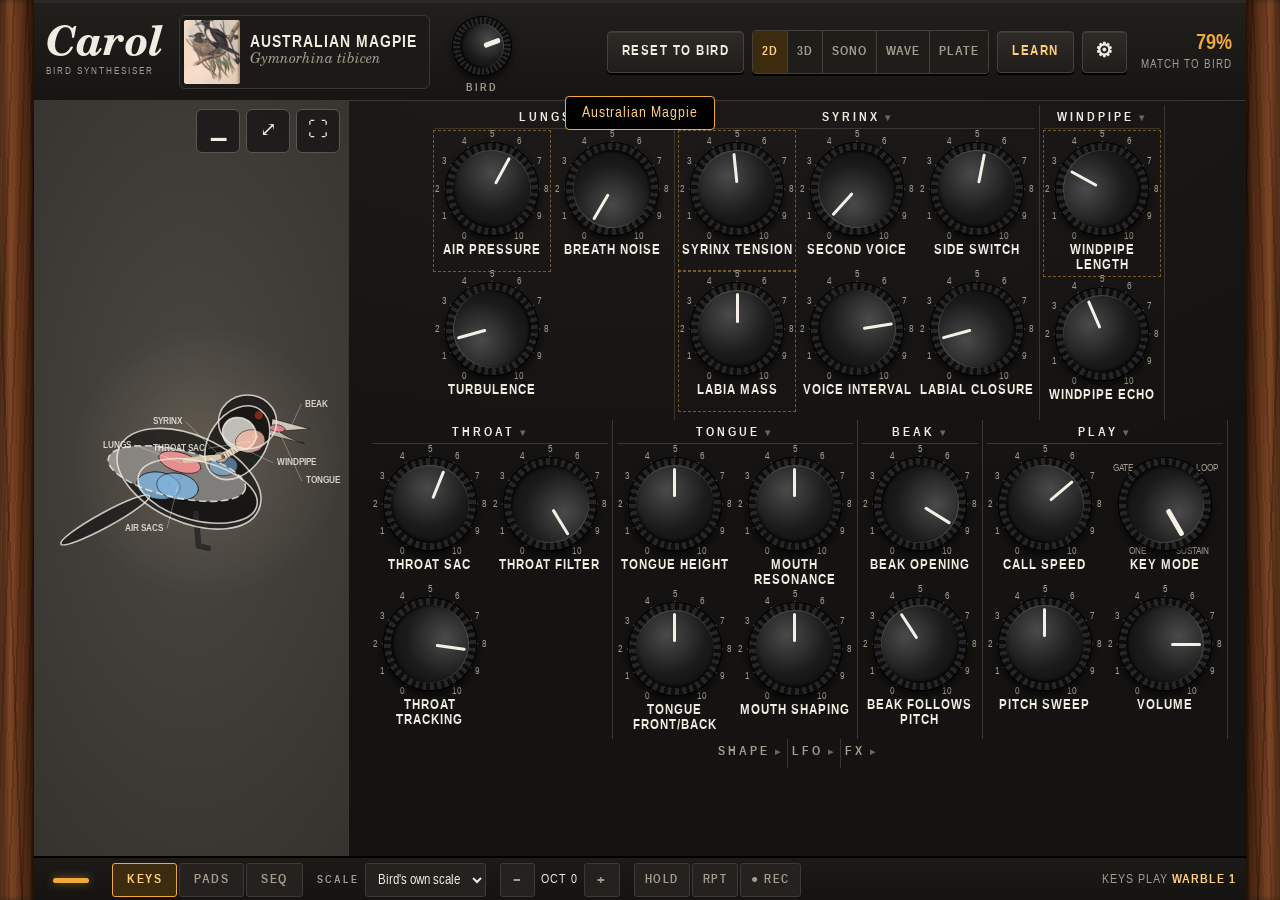
==== commit 4e908671: "WAVE view, morphing between birds, SUSTAIN key mode, stronger knobs, plate gallery without own pictu" ====
--- a/index.html
+++ b/index.html
@@ -33,7 +33,7 @@
       <div class="top-buttons">
         <button class="rocker" id="resetBtn" title="Return every knob to the fitted bird"><span class="long">RESET TO BIRD</span><span class="short">↺</span></button>
         <div class="seg" id="viewSeg">
-          <button data-view="2d" class="on">2D</button><button data-view="3d">3D</button><button data-view="sono">SONO</button><button data-view="plate">PLATE</button>
+          <button data-view="2d" class="on">2D</button><button data-view="3d">3D</button><button data-view="sono">SONO</button><button data-view="wave">WAVE</button><button data-view="plate">PLATE</button>
         </div>
         <button class="rocker learn" id="learnBtn" title="About this bird">LEARN</button>
         <button class="rocker gear" id="setBtn" title="Settings: MIDI, tempo, tuning, sharing" aria-label="Settings">⚙</button>
@@ -46,9 +46,9 @@
         <canvas id="view2d"></canvas>
         <canvas id="view3d"></canvas>
         <canvas id="sono"></canvas>
+        <canvas id="wave"></canvas>
         <figure id="plate"><img id="plateImg" alt=""><figcaption id="plateCap"></figcaption>
-          <div class="pl-nav"><button id="plPrev" aria-label="Previous plate">‹</button><span id="plWho"></span><span class="pl-dots" id="plDots"></span><button id="plNext" aria-label="Next plate">›</button><button id="plMine" class="pl-mine">+ MY PICTURE</button></div>
-          <input type="file" id="plFile" accept="image/*" hidden>
+          <div class="pl-nav"><button id="plPrev" aria-label="Previous plate">‹</button><span id="plWho"></span><span class="pl-dots" id="plDots"></span><button id="plNext" aria-label="Next plate">›</button></div>
         </figure>
         <div class="view-hud" id="viewHud"></div>
         <div class="view-size" id="viewSize">
--- a/css/carol.css
+++ b/css/carol.css
@@ -521,7 +521,6 @@
 .pl-nav { display: flex; align-items: center; justify-content: center; gap: 8px; padding: 2px 8px 6px; font-family: var(--font); color: #6b604f; font-size: 12px; letter-spacing: 1px; flex-wrap: wrap; }
 .pl-nav button { background: #efe6d2; border: 1px solid #b7aa8f; color: var(--ink); border-radius: 4px; min-width: 34px; min-height: 30px; font-size: 18px; line-height: 1; font-family: inherit; }
 .pl-nav button[hidden] { display: none; }
-.pl-nav .pl-mine { font-size: 11px; letter-spacing: 1px; padding: 0 10px; margin-left: 6px; }
 .pl-dots { display: inline-flex; gap: 6px; }
 .pl-dots button { width: 10px; height: 10px; min-width: 0; min-height: 0; padding: 0; border-radius: 50%; background: #d6ccb6; border: 1px solid #b7aa8f; }
 .pl-dots button.on { background: #7a3d12; border-color: #7a3d12; }
@@ -529,3 +528,10 @@
 .ps-plnav { display: flex; align-items: center; justify-content: center; gap: 8px; padding: 0 8px 4px; font-family: var(--font); color: #6b604f; font-size: 12px; letter-spacing: 1px; }
 .ps-plnav[hidden] { display: none; }
 .ps-plnav button { background: #efe6d2; border: 1px solid #b7aa8f; color: var(--ink); border-radius: 4px; min-width: 34px; min-height: 28px; font-size: 18px; line-height: 1; }
+/* five views in the top bar: keep it on one line on 1280-wide screens (the Pi) */
+@media (min-width: 901px) and (max-width: 1500px) {
+  .seg button { padding: 9px 9px; font-size: 13px; letter-spacing: 1px; }
+  .top-buttons { gap: 8px; }
+  #resetBtn .long { white-space: nowrap; }
+  .logo small { white-space: nowrap; font-size: 10px; letter-spacing: 2px; }
+}
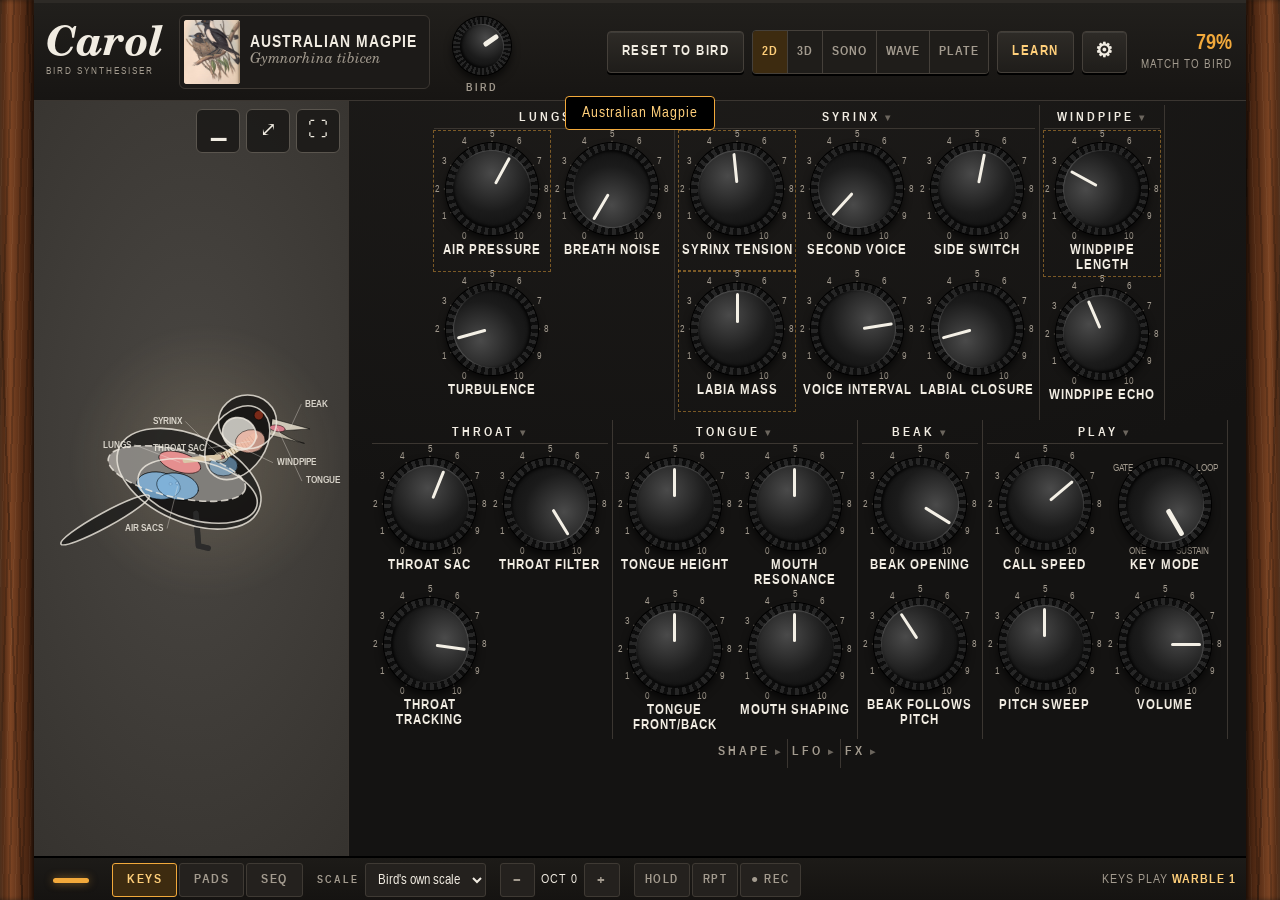
==== commit 1a71fd73: "Plates: swipe to change, clean look (no arrow bar) Co-Authored-By: Claude Opus 5.5 <noreply@anthropi" ====
--- a/index.html
+++ b/index.html
@@ -48,7 +48,7 @@
         <canvas id="sono"></canvas>
         <canvas id="wave"></canvas>
         <figure id="plate"><img id="plateImg" alt=""><figcaption id="plateCap"></figcaption>
-          <div class="pl-nav"><button id="plPrev" aria-label="Previous plate">‹</button><span id="plWho"></span><span class="pl-dots" id="plDots"></span><button id="plNext" aria-label="Next plate">›</button></div>
+          <div class="pl-badge" id="plBadge" hidden></div>
         </figure>
         <div class="view-hud" id="viewHud"></div>
         <div class="view-size" id="viewSize">
--- a/css/carol.css
+++ b/css/carol.css
@@ -259,8 +259,9 @@
   .pads { grid-template-columns: repeat(2, 1fr); overflow-y: auto; grid-auto-rows: 92px; }
   #presets { flex-direction: column; padding: max(10px, env(safe-area-inset-top)) 10px 10px; }
   .ps-plate { flex: 0 0 26%; }
-  .ps-cat { flex: 1 1 0; min-width: 0; max-width: none; padding: 7px 10px; }
-  .ps-cat b { font-size: 12px; letter-spacing: 1px; white-space: normal; }
+  .ps-cat { flex: 0 0 auto; min-width: 0; max-width: none; padding: 7px 12px; }
+  .ps-cat b { font-size: 12px; letter-spacing: 1px; white-space: nowrap; }
+  .ps-cat small .rg { display: none; }
   .ps-about, .ps-foot .hint { display: none; }
   .ps-list b { font-size: 17px; }
   .ps-list i { font-size: 14px; }
@@ -535,3 +536,24 @@
   #resetBtn .long { white-space: nowrap; }
   .logo small { white-space: nowrap; font-size: 10px; letter-spacing: 2px; }
 }
+/* plate arrows: big enough to tap, and always on top of the zoomed image */
+.pl-nav { position: relative; z-index: 2; background: var(--paper); }
+.pl-nav button { min-width: 44px; min-height: 36px; touch-action: manipulation; }
+@media (max-width: 900px) {
+}
+.pl-nav .pl-dots button { min-width: 0; min-height: 0; width: 11px; height: 11px; padding: 0; }
+@media (max-width: 900px) {
+  /* small bird panel: a two-line caption, so the plate itself keeps the space */
+  #plate figcaption { display: -webkit-box; -webkit-line-clamp: 2; -webkit-box-orient: vertical; overflow: hidden; font-size: 12px; line-height: 1.3; padding: 0 8px; margin: 2px 0; }
+  .pl-nav { padding: 0 6px 2px; gap: 6px; }
+  .pl-nav button { min-height: 32px; }
+}
+
+/* family headings: English name, then the Latin family on its own (never split mid-word) */
+.ps-list li.fam { flex-wrap: wrap; row-gap: 0; }
+.ps-list li.fam i { white-space: nowrap; }
+/* plate swipe label: appears for a moment after a swipe */
+.pl-badge { position: absolute; left: 50%; top: 45%; transform: translate(-50%, -50%); background: rgba(20,19,18,.78); color: #f1ece2; font-family: var(--font); font-size: 13px; letter-spacing: 1px; padding: 5px 12px; border-radius: 14px; pointer-events: none; z-index: 3; white-space: nowrap; }
+.pl-badge[hidden] { display: none; }
+.pl-badge.fade { animation: plfade 1.8s ease forwards; }
+@keyframes plfade { 0% { opacity: 0; } 12% { opacity: 1; } 75% { opacity: 1; } 100% { opacity: 0; } }
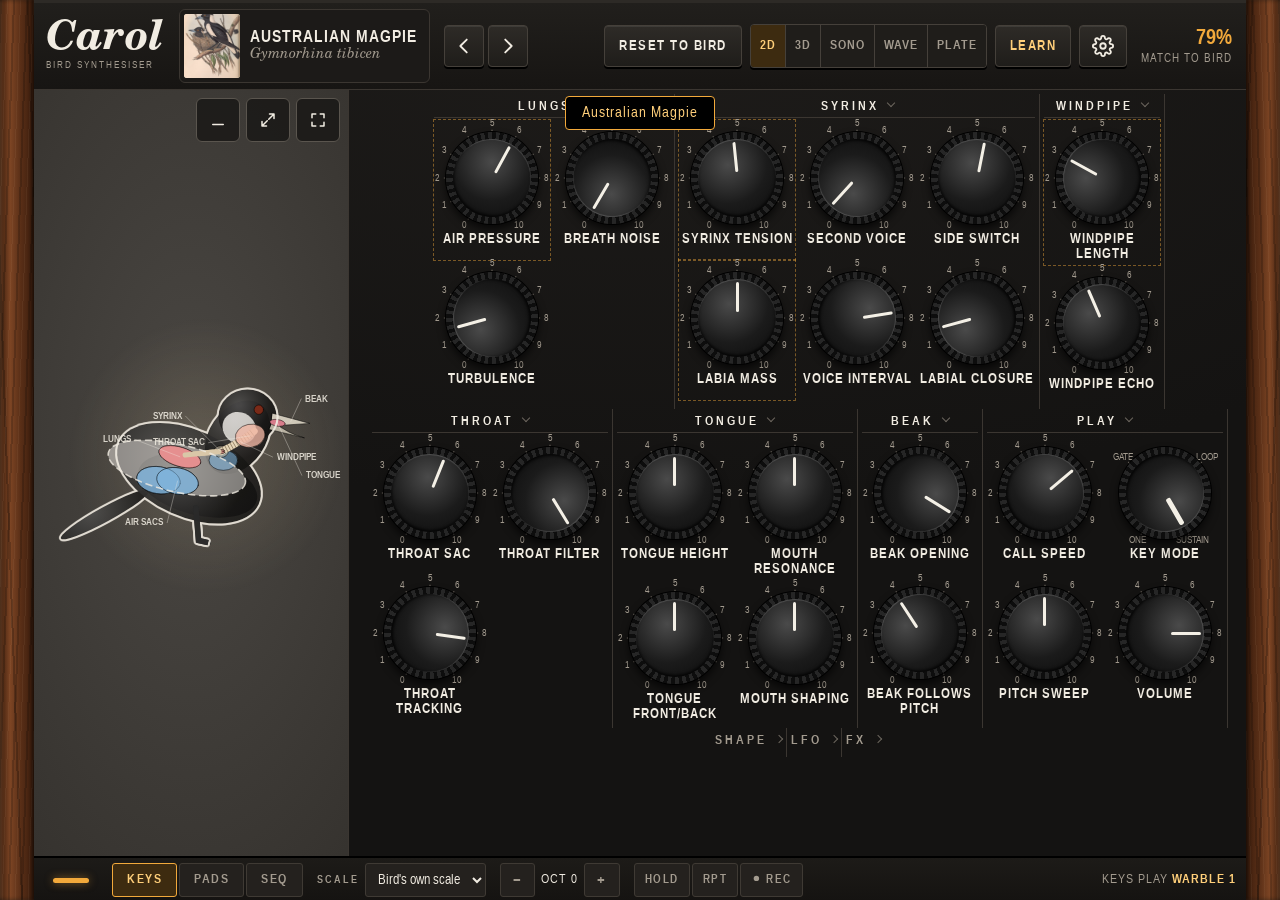
==== commit a186c349: "Monochrome line icons everywhere (no emoji); BIRD knob replaced by previous/next arrows Co-Authored-" ====
--- a/index.html
+++ b/index.html
@@ -26,17 +26,17 @@
         <img id="birdThumb" alt="">
         <span><b id="birdName">—</b><i id="birdSci"></i></span>
       </button>
-      <div class="main-knob-wrap">
-        <div id="mainKnob"></div>
-        <label>BIRD</label>
+      <div class="bird-arrows" role="group" aria-label="Previous or next bird">
+        <button class="rocker" id="birdPrev" data-icon="prev" title="Previous bird" aria-label="Previous bird"></button>
+        <button class="rocker" id="birdNext" data-icon="next" title="Next bird" aria-label="Next bird"></button>
       </div>
       <div class="top-buttons">
-        <button class="rocker" id="resetBtn" title="Return every knob to the fitted bird"><span class="long">RESET TO BIRD</span><span class="short">↺</span></button>
+        <button class="rocker" id="resetBtn" title="Return every knob to the fitted bird"><span class="long">RESET TO BIRD</span><span class="short" data-icon="reset"></span></button>
         <div class="seg" id="viewSeg">
           <button data-view="2d" class="on">2D</button><button data-view="3d">3D</button><button data-view="sono">SONO</button><button data-view="wave">WAVE</button><button data-view="plate">PLATE</button>
         </div>
         <button class="rocker learn" id="learnBtn" title="About this bird">LEARN</button>
-        <button class="rocker gear" id="setBtn" title="Settings: MIDI, tempo, tuning, sharing" aria-label="Settings">⚙</button>
+        <button class="rocker gear" id="setBtn" title="Settings: MIDI, tempo, tuning, sharing" aria-label="Settings" data-icon="gear"></button>
       </div>
       <div class="match" id="matchBadge" title="How close the fitted model gets to the recordings"></div>
     </header>
@@ -52,9 +52,9 @@
         </figure>
         <div class="view-hud" id="viewHud"></div>
         <div class="view-size" id="viewSize">
-          <button data-size="hidden" title="Hide the bird">▁</button>
-          <button data-size="big" title="Big bird: hide the knobs">⤢</button>
-          <button data-size="full" title="Full screen">⛶</button>
+          <button data-size="hidden" title="Hide the bird" aria-label="Hide the bird"></button>
+          <button data-size="big" title="Big bird: hide the knobs" aria-label="Big bird"></button>
+          <button data-size="full" title="Full screen" aria-label="Full screen"></button>
         </div>
       </div>
       <div class="knobs" id="knobs"></div>
@@ -76,7 +76,7 @@
           <button id="octDown">−</button><span id="octVal">OCT 0</span><button id="octUp">+</button>
         </div>
         <div class="pb-perf">
-          <button id="holdBtn" title="Hold: notes keep sounding after you let go">HOLD</button><button id="rptBtn" title="Repeat: held calls retrigger in time (speed in Settings)">RPT</button><button id="recBtn" class="rec" title="Record what you play (with effects) to a WAV file">●<span class="long"> REC</span></button>
+          <button id="holdBtn" title="Hold: notes keep sounding after you let go">HOLD</button><button id="rptBtn" title="Repeat: held calls retrigger in time (speed in Settings)">RPT</button><button id="recBtn" class="rec" title="Record what you play (with effects) to a WAV file" data-icon="rec"><span class="long"> REC</span></button>
         </div>
         <div class="pb-call" id="pbCall"></div>
       </div>
@@ -94,7 +94,7 @@
 <div class="overlay" id="presets" hidden>
   <div class="ps-plate"><img id="psImg" alt=""><div class="ps-cap" id="psCap"></div></div>
   <div class="ps-side">
-    <div class="ps-head"><h2>BIRDS</h2><input type="search" id="psSearch" placeholder="Search birds, families, places" autocomplete="off"><button class="x" data-close>✕</button></div>
+    <div class="ps-head"><h2>BIRDS</h2><input type="search" id="psSearch" placeholder="Search birds, families, places" autocomplete="off"><button class="x" data-close data-icon="close" aria-label="Close"></button></div>
     <div class="ps-cats" id="psCats" role="tablist"></div>
     <p class="ps-about" id="psAbout"></p>
     <ol class="ps-list" id="psList"></ol>
@@ -113,7 +113,7 @@
       <div class="ll-tabs" id="llTabs">
         <button data-tab="overview" class="on">OVERVIEW</button><button data-tab="deep">DEEP DIVE</button><button data-tab="anatomy">ANATOMY</button><button data-tab="voice">HOW CAROL SINGS IT</button><button data-tab="sources">SOURCES</button>
       </div>
-      <button class="x" data-close><span>✕</span></button>
+      <button class="x" data-close data-icon="close" aria-label="Close"></button>
     </div>
     <article class="ll-body" id="llBody"></article>
   </div>
@@ -122,7 +122,7 @@
 <!-- import -->
 <div class="overlay" id="import" hidden>
   <div class="im-sheet">
-    <div class="ll-head"><h2>IMPORT YOUR OWN BIRD</h2><button class="x" data-close>✕</button></div>
+    <div class="ll-head"><h2>IMPORT YOUR OWN BIRD</h2><button class="x" data-close data-icon="close" aria-label="Close"></button></div>
     <div class="im-body">
       <p>Add one or more recordings of a single bird species. Carol finds its clearest calls, then tunes the body model until it sounds closest. Nothing leaves this device.</p>
       <label class="field">Name <input id="imName" placeholder="e.g. Backyard butcherbird"></label>
@@ -140,11 +140,11 @@
   </div>
 </div>
 
-<div class="overlay viewer" id="viewer" hidden><div class="vw-box" id="vwBox"><img id="vwImg" alt=""></div><div class="vw-cap" id="vwCap"></div><button class="x" data-close>✕</button></div>
+<div class="overlay viewer" id="viewer" hidden><div class="vw-box" id="vwBox"><img id="vwImg" alt=""></div><div class="vw-cap" id="vwCap"></div><button class="x" data-close data-icon="close" aria-label="Close"></button></div>
 <!-- settings -->
 <div class="overlay learn-layer" id="settings" hidden>
   <div class="ll-sheet">
-    <div class="ll-head"><h2>SETTINGS</h2><button class="x" data-close><span>✕</span></button></div>
+    <div class="ll-head"><h2>SETTINGS</h2><button class="x" data-close data-icon="close" aria-label="Close"></button></div>
     <article class="ll-body st-body" id="stBody"></article>
   </div>
 </div>
--- a/css/carol.css
+++ b/css/carol.css
@@ -68,7 +68,7 @@
 .seg button.on { background: #3d2b10; color: var(--amber-2); }
 
 /* ---------------------------------------------------------------- work area */
-.work { display: grid; grid-template-columns: minmax(290px, 30%) minmax(0, 1fr); min-height: 0; min-width: 0; position: relative; }
+.work { display: grid; grid-template-columns: max(290px, 30%) minmax(0, 1fr); min-height: 0; min-width: 0; position: relative; }
 .view { position: relative; border-right: 1px solid var(--line); background: radial-gradient(90% 75% at 50% 45%, #4a4743, #34312d); min-height: 0; overflow: hidden; }
 .view canvas { position: absolute; inset: 0; width: 100%; height: 100%; display: none; touch-action: none; }
 .view canvas.on { display: block; }
@@ -181,7 +181,7 @@
 .ps-about { margin: 4px 2px 8px; font-family: "CarolText", serif; font-size: 14px; color: var(--dim); line-height: 1.35; flex: 0 0 auto; }
 .ps-list li { display: grid; grid-template-columns: 1fr auto; gap: 2px 10px; padding: 9px 12px; border-radius: 4px; border: 1px solid transparent; cursor: pointer; }
 .ps-list li.hi { background: #2b2116; border-color: var(--amber); }
-.ps-list li.cur b::after { content: " ●"; color: var(--amber); font-size: 12px; }
+.ps-list li.cur b::after { content: ""; display: inline-block; width: 7px; height: 7px; border-radius: 50%; background: var(--amber); margin-left: 8px; vertical-align: 2px; }
 .ps-list b { font-size: 19px; letter-spacing: 1px; text-transform: uppercase; min-width: 0; overflow-wrap: anywhere; line-height: 1.2; }
 .ps-list i { font-family: "CarolText", serif; color: var(--dim); min-width: 0; overflow-wrap: anywhere; line-height: 1.3; }
 .ps-list .tags { grid-column: 1 / -1; font-size: 12px; color: var(--faint); letter-spacing: .5px; }
@@ -235,7 +235,10 @@
   .bird-chip img { width: 34px; height: 40px; }
   .bird-chip b { font-size: 14px; }
   .bird-chip i { font-size: 12px; }
-  .main-knob-wrap, .match { display: none; }
+  .match { display: none; }
+  .bird-arrows { gap: 3px; }
+  .bird-arrows .rocker { min-width: 34px; padding: 4px 3px; }
+  .bird-arrows .ic { width: 20px; height: 20px; }
   .top-buttons { margin-left: 0; gap: 5px; }
   .rocker { padding: 5px 8px; font-size: 12px; letter-spacing: 1px; min-height: 38px; }
   #resetBtn .long { display: none; }
@@ -300,8 +303,8 @@
 
 /* collapsible knob sections: tap the title */
 .section h3 { cursor: pointer; }
-.section h3::after { content: " ▾"; color: var(--faint); font-size: 10px; }
-.section.collapsed h3::after { content: " ▸"; }
+.section h3::after { content: ""; display: inline-block; width: 5px; height: 5px; margin-left: 9px; border-right: 1.5px solid var(--faint); border-bottom: 1.5px solid var(--faint); transform: rotate(45deg); vertical-align: 4px; }
+.section.collapsed h3::after { transform: rotate(-45deg); vertical-align: 2px; }
 .section.collapsed .grid { display: none; }
 .section.collapsed h3 { border-bottom: 0; color: var(--dim); }
 /* bird view folded to a strip */
@@ -361,10 +364,6 @@
   body.pb-open:not([data-viewsize="big"]) .work { grid-template-rows: 24% 1fr; }
   .knobs { align-content: flex-start; overflow-y: auto; }
   .section { padding: 6px 4px 4px; }
-  .main-knob-wrap { display: flex; }
-  .main-knob-wrap .kn { --knob: 44px; }
-  #mainKnob .dial { height: 56px; width: 60px; }
-  .main-knob-wrap label { font-size: 9px; }
   .match { display: block; min-width: 0; }
 }
 
@@ -557,3 +556,33 @@
 .pl-badge[hidden] { display: none; }
 .pl-badge.fade { animation: plfade 1.8s ease forwards; }
 @keyframes plfade { 0% { opacity: 0; } 12% { opacity: 1; } 75% { opacity: 1; } 100% { opacity: 0; } }
+/* part description on a small bird panel (phones): three lines at most; tap to read it all */
+@media (max-width: 900px) {
+  .view-hud, .view.bare .view-hud { left: 10px; right: 10px; bottom: 58px; width: auto !important; font-size: 11px; line-height: 1.35; letter-spacing: .5px; pointer-events: auto; display: -webkit-box; -webkit-line-clamp: 2; -webkit-box-orient: vertical; overflow: hidden; max-height: calc(2.7em + 4px); padding-bottom: 0 !important; border-bottom: 4px solid rgba(20,19,18,.78); border-radius: 4px; background-clip: padding-box; }
+  .view-hud:empty { border: 0; }
+  .view-hud.open { max-height: 70% !important; }
+  .view-hud .hud-knobs { display: none; }
+  .view-hud.open { -webkit-line-clamp: unset; display: block; max-height: 70%; overflow-y: auto; z-index: 6; }
+  .view-hud:empty { display: none; }
+}
+
+/* monochrome line icons (js/icons.js): sized to the text, coloured like it */
+.ic { width: 1.15em; height: 1.15em; vertical-align: -0.2em; flex: none; }
+.rocker.gear .ic { width: 22px; height: 22px; vertical-align: middle; }
+#resetBtn .short .ic { width: 20px; height: 20px; vertical-align: middle; }
+.view-size button .ic { width: 18px; height: 18px; vertical-align: middle; }
+button.x .ic { width: 18px; height: 18px; vertical-align: middle; }
+.ps-fav .ic { width: 17px; height: 17px; vertical-align: middle; }
+.rec .ic { width: .9em; height: .9em; vertical-align: -0.08em; }
+/* previous / next bird (replaces the on-screen BIRD knob) */
+.bird-arrows { display: flex; gap: 4px; align-items: center; }
+.bird-arrows .rocker { padding: 4px 8px; line-height: 1; display: flex; align-items: center; justify-content: center; min-width: 40px; }
+.bird-arrows .ic { width: 22px; height: 22px; }
+/* phones: slimmer top-bar buttons so the bird's name keeps some room beside the arrows */
+@media (max-width: 600px) {
+  .topbar { gap: 4px; }
+  .top-buttons { gap: 3px; }
+  .bird-arrows .rocker, #resetBtn, .rocker.gear { min-width: 30px; padding: 4px 4px; }
+  .bird-arrows .ic, #resetBtn .short .ic, .rocker.gear .ic { width: 19px; height: 19px; }
+  .rocker.learn { padding: 5px 6px; letter-spacing: .5px; }
+}
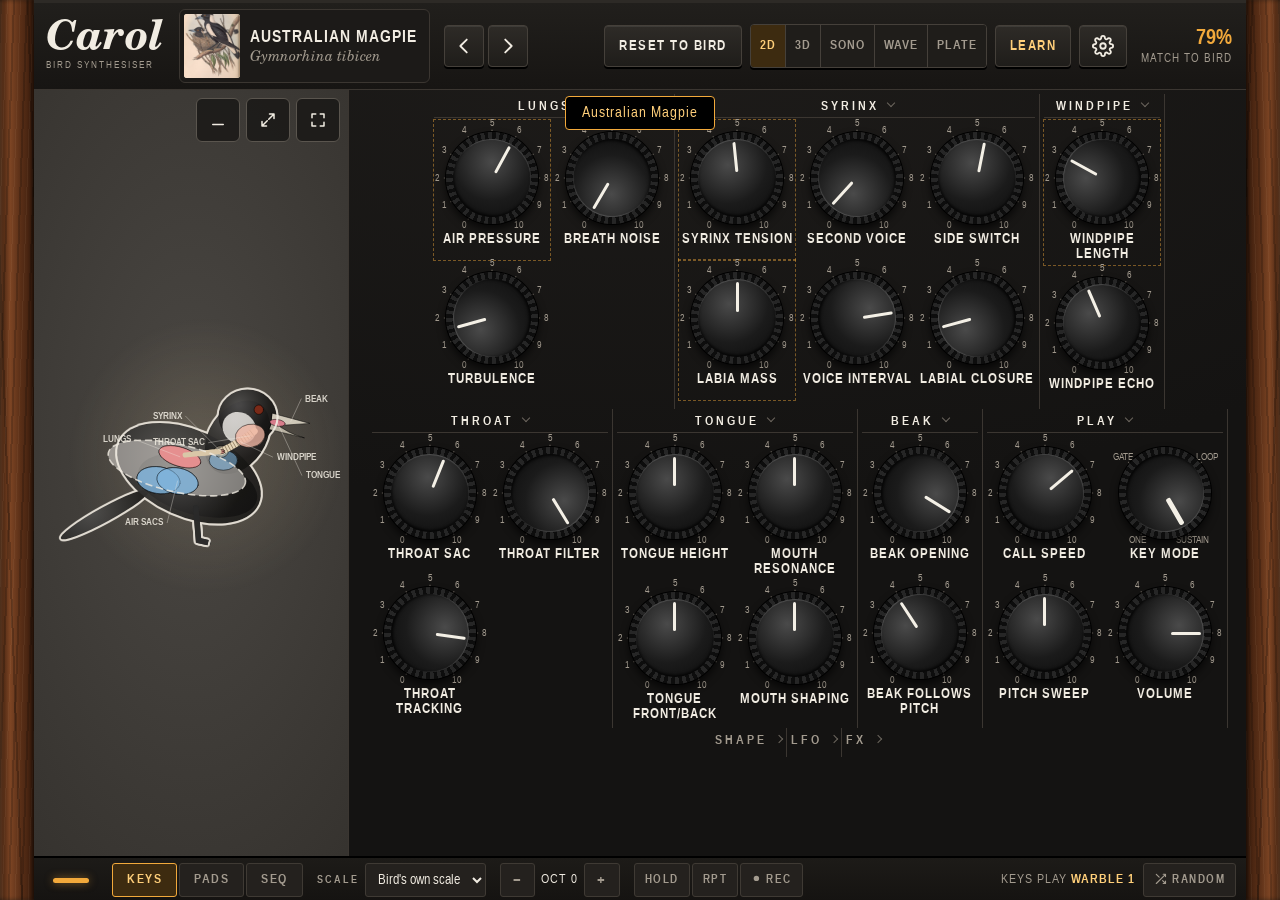
==== commit a641ec26: "3D scan look: cross-section rings, organs inside, depth fade, live readouts; SCAN/GLASS switch Co-Au" ====
--- a/index.html
+++ b/index.html
@@ -50,6 +50,7 @@
         <figure id="plate"><img id="plateImg" alt=""><figcaption id="plateCap"></figcaption>
           <div class="pl-badge" id="plBadge" hidden></div>
         </figure>
+        <button class="v3-style" id="v3Style" hidden title="3D look: scan or glass">SCAN</button>
         <div class="view-hud" id="viewHud"></div>
         <div class="view-size" id="viewSize">
           <button data-size="hidden" title="Hide the bird" aria-label="Hide the bird"></button>
--- a/css/carol.css
+++ b/css/carol.css
@@ -49,7 +49,7 @@
 .bird-chip span { display: flex; flex-direction: column; min-width: 0; }
 .bird-chip { min-width: 0; overflow: hidden; }
 .panel, .topbar { min-width: 0; }
-.bird-chip b { font-size: 17px; letter-spacing: 1px; text-transform: uppercase; white-space: nowrap; overflow: hidden; text-overflow: ellipsis; }
+.bird-chip b { font-size: 17px; letter-spacing: 1px; text-transform: uppercase; white-space: nowrap; overflow: hidden; text-overflow: ellipsis; line-height: 1.3; padding-top: 2px; }
 .bird-chip i { font-family: "CarolText", serif; color: var(--dim); font-size: 14px; white-space: nowrap; overflow: hidden; text-overflow: ellipsis; }
 .main-knob-wrap { display: flex; flex-direction: column; align-items: center; gap: 0; }
 .main-knob-wrap label { font-size: 11px; letter-spacing: 2px; color: var(--dim); font-weight: 700; }
@@ -128,7 +128,10 @@
 select { background: #24211e; border: 1px solid #3f3a34; border-radius: 3px; padding: 5px 8px; font-size: 14px; min-height: 34px; }
 .pb-oct { display: flex; align-items: center; gap: 6px; font-size: 13px; letter-spacing: 1px; }
 .pb-oct button { padding: 4px 12px; font-size: 16px; }
-.pb-call { margin-left: auto; font-size: 13px; letter-spacing: 1px; color: var(--dim); white-space: nowrap; overflow: hidden; text-overflow: ellipsis; }
+.pb-call { margin-left: auto; font-size: 13px; letter-spacing: 1px; color: var(--dim); white-space: nowrap; display: flex; align-items: center; gap: 8px; min-width: 0; }
+.pb-call > span { overflow: hidden; text-overflow: ellipsis; min-width: 0; }
+.pb-rand { background: #24211e; border: 1px solid #3f3a34; color: var(--dim); font-weight: 700; letter-spacing: 1.5px; padding: 6px 10px; border-radius: 3px; min-height: 34px; font-size: 12px; flex: none; }
+.pb-rand.on { color: var(--amber-2); border-color: var(--amber); background: #3d2b10; }
 .pb-call b { color: var(--amber-2); }
 .pb-body { height: 214px; padding: 4px 10px 10px; }
 .keys, .pads, .seq { height: 100%; display: none; }
@@ -256,7 +259,10 @@
   .pb-head { flex-wrap: wrap; height: auto; padding: 4px 6px; gap: 6px 8px; }
   .pb-handle { width: 40px; height: 36px; }
   .pb-tabs { flex: 1; }
-  .pb-scale label, .pb-call { display: none; }
+  .pb-scale label, .pb-call > span { display: none; }
+  .pb-call { margin-left: auto; order: 10; }
+  .pb-rand .long { display: none; }
+  .pb-rand { padding: 6px 8px; }
   .pb-scale select#scaleType { max-width: 160px; }
   .pb-body { height: calc(52vh - 96px); padding: 4px 6px 8px; }
   .pads { grid-template-columns: repeat(2, 1fr); overflow-y: auto; grid-auto-rows: 92px; }
@@ -407,7 +413,7 @@
 .sq-head { display: flex; align-items: center; gap: 6px; background: #1d1b18; border: 1px solid #3f3a34; border-radius: 3px; color: var(--label); padding: 2px 6px 2px 2px; text-align: left; min-width: 0; font-family: inherit; }
 .sq-head img, .sq-head i { width: 26px; height: 30px; object-fit: cover; border-radius: 2px; background: var(--paper); flex: 0 0 auto; }
 .sq-head span { display: flex; flex-direction: column; min-width: 0; }
-.sq-head b { font-size: 12px; letter-spacing: .5px; text-transform: uppercase; white-space: nowrap; overflow: hidden; text-overflow: ellipsis; }
+.sq-head b { font-size: 12px; letter-spacing: .5px; text-transform: uppercase; white-space: nowrap; overflow: hidden; text-overflow: ellipsis; line-height: 1.3; }
 .sq-head small { font-size: 11px; color: var(--dim); white-space: nowrap; overflow: hidden; text-overflow: ellipsis; }
 .sq-cell { background: #24211e; border: 1px solid #34302b; border-radius: 3px; padding: 0; min-width: 0; touch-action: manipulation; }
 .sq-cell.beat { background: #2c2824; }
@@ -586,3 +592,12 @@
   .bird-arrows .ic, #resetBtn .short .ic, .rocker.gear .ic { width: 19px; height: 19px; }
   .rocker.learn { padding: 5px 6px; letter-spacing: .5px; }
 }
+/* 3D scan style: the readout layer sits over the 3D canvas and follows it */
+#view3dLabels { pointer-events: none; }
+#view3d.on + #view3dLabels { display: block; }
+/* 3D look switch (top right of the bird panel, 3D view only) */
+.v3-style { position: absolute; top: 10px; left: 10px; z-index: 4; background: rgba(20,19,18,.82); border: 1px solid #3f3a34; color: var(--dim); font-weight: 700; letter-spacing: 1.5px; font-size: 11px; padding: 6px 10px; border-radius: 3px; min-height: 32px; }
+.v3-style.on { color: var(--amber-2); border-color: var(--amber); }
+.v3-style[hidden] { display: none; }
+body[data-viewsize="hidden"] .v3-style { display: none; }
+@media (max-width: 900px) { .v3-style { left: auto; right: 10px; } }
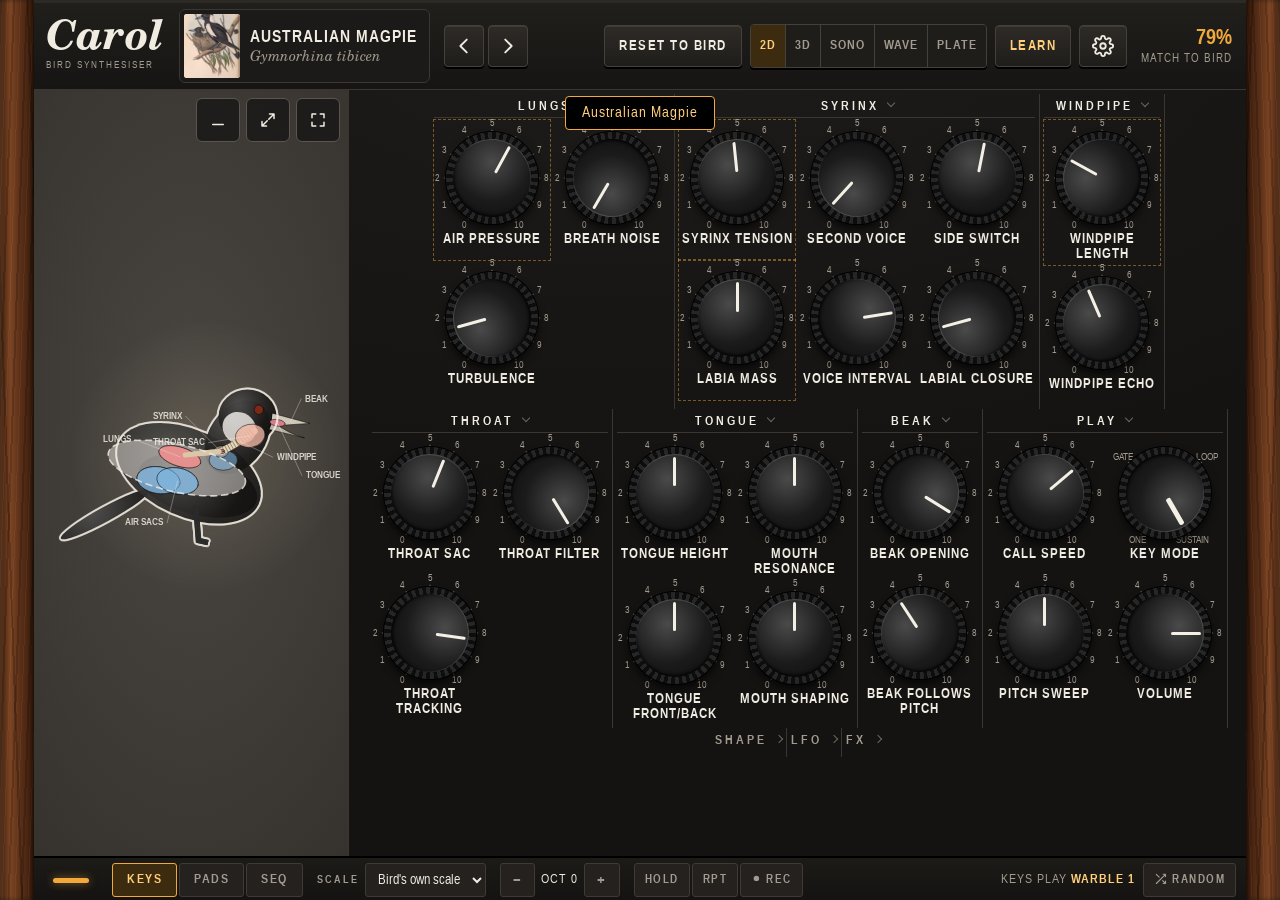
==== commit 000618be: "3D: colour-coded readouts (three layouts), same background as 2D, markings show, one 3D look Co-Auth" ====
--- a/index.html
+++ b/index.html
@@ -50,7 +50,6 @@
         <figure id="plate"><img id="plateImg" alt=""><figcaption id="plateCap"></figcaption>
           <div class="pl-badge" id="plBadge" hidden></div>
         </figure>
-        <button class="v3-style" id="v3Style" hidden title="3D look: scan or glass">SCAN</button>
         <div class="view-hud" id="viewHud"></div>
         <div class="view-size" id="viewSize">
           <button data-size="hidden" title="Hide the bird" aria-label="Hide the bird"></button>
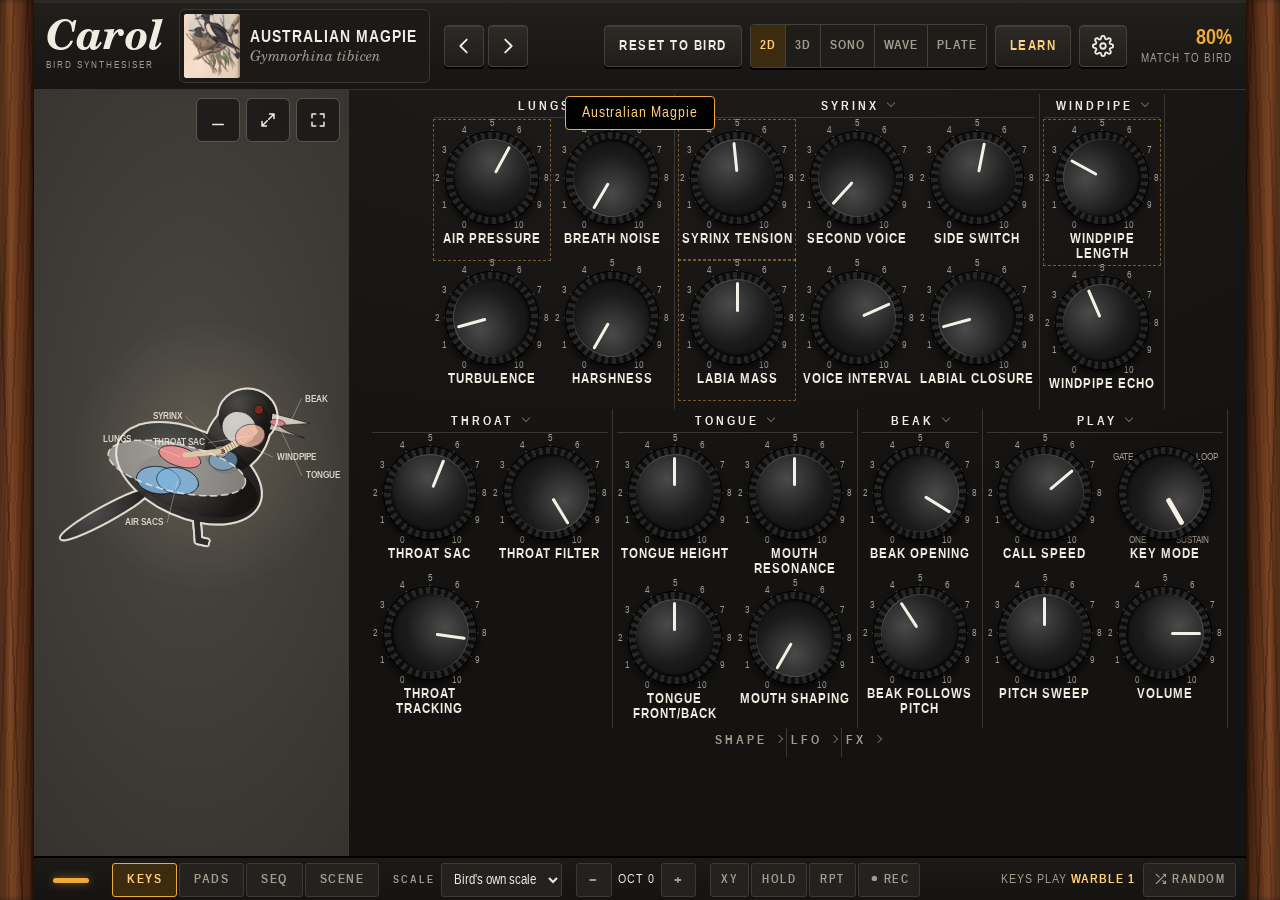
==== commit 52c0fa9f: "Scene (dawn chorus) tab + hidden XY expression pad Co-Authored-By: Claude Opus 5.5 <noreply@anthropi" ====
--- a/index.html
+++ b/index.html
@@ -65,7 +65,7 @@
       <div class="pb-head">
         <button class="pb-handle" id="pbHandle" aria-label="Show play bar"><span></span></button>
         <div class="pb-tabs" id="pbTabs">
-          <button data-tab="keys" class="on">KEYS</button><button data-tab="pads">PADS</button><button data-tab="seq">SEQ</button>
+          <button data-tab="keys" class="on">KEYS</button><button data-tab="pads">PADS</button><button data-tab="seq">SEQ</button><button data-tab="scene" title="Dawn chorus: a habitat's birds singing by themselves">SCENE</button>
         </div>
         <div class="pb-scale">
           <label>SCALE</label>
@@ -76,14 +76,16 @@
           <button id="octDown">−</button><span id="octVal">OCT 0</span><button id="octUp">+</button>
         </div>
         <div class="pb-perf">
-          <button id="holdBtn" title="Hold: notes keep sounding after you let go">HOLD</button><button id="rptBtn" title="Repeat: held calls retrigger in time (speed in Settings)">RPT</button><button id="recBtn" class="rec" title="Record what you play (with effects) to a WAV file" data-icon="rec"><span class="long"> REC</span></button>
+          <button id="xyBtn" title="XY pad: play the voice with your finger (syrinx tension across, air pressure up)">XY</button><button id="holdBtn" title="Hold: notes keep sounding after you let go">HOLD</button><button id="rptBtn" title="Repeat: held calls retrigger in time (speed in Settings)">RPT</button><button id="recBtn" class="rec" title="Record what you play (with effects) to a WAV file" data-icon="rec"><span class="long"> REC</span></button>
         </div>
         <div class="pb-call" id="pbCall"></div>
       </div>
       <div class="pb-body">
+        <div class="xy" id="xy"><canvas></canvas><button class="xy-exp" title="Bigger / smaller"></button></div>
         <div class="keys" id="keys"></div>
         <div class="pads" id="pads"></div>
         <div class="seq" id="seq"></div>
+        <div class="scene" id="scene"></div>
       </div>
     </footer>
   </main>
--- a/css/carol.css
+++ b/css/carol.css
@@ -69,7 +69,7 @@
 
 /* ---------------------------------------------------------------- work area */
 .work { display: grid; grid-template-columns: max(290px, 30%) minmax(0, 1fr); min-height: 0; min-width: 0; position: relative; }
-.view { position: relative; border-right: 1px solid var(--line); background: radial-gradient(90% 75% at 50% 45%, #4a4743, #34312d); min-height: 0; overflow: hidden; }
+.view { touch-action: none; position: relative; border-right: 1px solid var(--line); background: radial-gradient(90% 75% at 50% 45%, #4a4743, #34312d); min-height: 0; overflow: hidden; }
 .view canvas { position: absolute; inset: 0; width: 100%; height: 100%; display: none; touch-action: none; }
 .view canvas.on { display: block; }
 #plate { position: absolute; inset: 0; margin: 0; display: none; background: var(--paper); }
@@ -601,3 +601,46 @@
 .v3-style[hidden] { display: none; }
 body[data-viewsize="hidden"] .v3-style { display: none; }
 @media (max-width: 900px) { .v3-style { left: auto; right: 10px; } }
+/* live movement on a knob while a call plays (amber arc from the setting to the live value) */
+.kn svg.live { position: absolute; inset: 0; width: 100%; height: 100%; overflow: visible; pointer-events: none; z-index: 2; }
+.kn svg.live .live-arc { fill: none; stroke: var(--amber); stroke-width: 3.6; stroke-linecap: round; opacity: 0; transition: opacity .25s; }
+.kn svg.live .live-dot { fill: #ffd58a; stroke: rgba(20,18,16,.85); stroke-width: 1.2; opacity: 0; transition: opacity .25s; }
+.kn.moving svg.live .live-arc { opacity: .9; }
+.kn.moving svg.live .live-dot { opacity: 1; }
+/* bird guide: area chips under the region tabs, and each entry's range line */
+.ps-chips { display: flex; gap: 6px; margin: 2px 0 6px; overflow-x: auto; flex: 0 0 auto; scrollbar-width: none; touch-action: pan-x; }
+.ps-chips::-webkit-scrollbar { display: none; }
+.ps-chips[hidden] { display: none; }
+.ps-chip { flex: 0 0 auto; padding: 6px 12px; min-height: 32px; border-radius: 16px; border: 1px solid var(--line); background: #1a1816; color: var(--dim); font: 700 12px/1 var(--font); letter-spacing: 1px; cursor: pointer; white-space: nowrap; }
+.ps-chip.on { border-color: var(--amber); color: var(--amber); background: #2b2116; }
+.ps-list li .rng { grid-column: 1 / -1; font-size: 12px; color: var(--faint); letter-spacing: .3px; margin-top: 1px; }
+.ps-list li .rng .endemic { font-style: normal; font-weight: 700; font-size: 10px; letter-spacing: 1px; color: var(--amber-2); border: 1px solid rgba(242,169,59,.5); border-radius: 3px; padding: 1px 4px; margin-right: 4px; }
+
+/* SCENE (dawn chorus) */
+.scene { height: 100%; display: none; }
+.scene.on { display: flex; flex-direction: column; gap: 8px; overflow: hidden; }
+.sc-top { display: flex; gap: 10px; align-items: center; min-width: 0; }
+.sc-go { flex: none; min-height: 42px; min-width: 120px; padding: 0 16px; border-radius: 6px; border: 1px solid var(--line); background: #24211e; color: var(--cream, #f1ece2); font: 700 15px/1 var(--font); letter-spacing: 1.5px; display: flex; align-items: center; justify-content: center; gap: 8px; }
+.sc-go.on { background: #3d2b10; border-color: var(--amber); color: var(--amber-2); }
+.sc-habs { display: flex; gap: 6px; overflow-x: auto; scrollbar-width: none; min-width: 0; touch-action: pan-x; }
+.sc-habs::-webkit-scrollbar { display: none; }
+.sc-habs button { flex: none; min-height: 38px; padding: 0 14px; border-radius: 19px; border: 1px solid var(--line); background: #1a1816; color: var(--dim); font: 700 13px/1 var(--font); letter-spacing: .8px; white-space: nowrap; }
+.sc-habs button.on { border-color: var(--amber); color: var(--amber); background: #2b2116; }
+.sc-mid { flex: 1; min-height: 0; display: flex; gap: 12px; }
+.sc-knobs { --knob: 46px; display: flex; gap: 2px; flex: none; align-items: flex-start; }
+.sc-birds { flex: 1; min-width: 0; display: flex; flex-wrap: wrap; align-content: flex-start; gap: 6px; overflow-y: auto; }
+.sc-bird { display: flex; align-items: center; gap: 8px; padding: 4px 12px 4px 4px; min-height: 40px; border-radius: 22px; border: 1px solid var(--line); background: #1a1816; color: var(--faint); font: 700 13px/1 var(--font); opacity: .55; transition: background .3s, box-shadow .3s; }
+.sc-bird img { width: 30px; height: 30px; border-radius: 50%; object-fit: cover; object-position: center 30%; }
+.sc-bird.on { opacity: 1; color: var(--cream, #f1ece2); }
+.sc-bird.sing { background: #3d2b10; box-shadow: 0 0 0 2px var(--amber); }
+/* XY pad: hidden until the play bar's XY button; beside the keys, or the whole play area (expand) */
+.xy { display: none; position: relative; height: 100%; border-radius: 6px; background: #161412; border: 1px solid var(--line); overflow: hidden; touch-action: none; }
+.xy canvas { position: absolute; inset: 0; width: 100%; height: 100%; touch-action: none; }
+.xy-exp { position: absolute; top: 6px; right: 6px; width: 34px; height: 34px; border-radius: 6px; border: 1px solid var(--line); background: rgba(20,19,18,.8); color: var(--dim); display: flex; align-items: center; justify-content: center; z-index: 2; }
+.xy-exp .ic { width: 18px; height: 18px; }
+body.xy-on .pb-body:has(.keys.on) { display: flex; gap: 8px; }
+body.xy-on .pb-body:has(.keys.on) .xy { display: block; flex: 0 0 34%; }
+body.xy-on .pb-body:has(.keys.on) .keys.on { flex: 1; min-width: 0; }
+body.xy-on.xy-full .pb-body:has(.keys.on) .xy { flex: 1 1 100%; }
+body.xy-on.xy-full .pb-body .keys.on { display: none; }
+#xyBtn.on { color: var(--amber-2); border-color: var(--amber); background: #3d2b10; }
